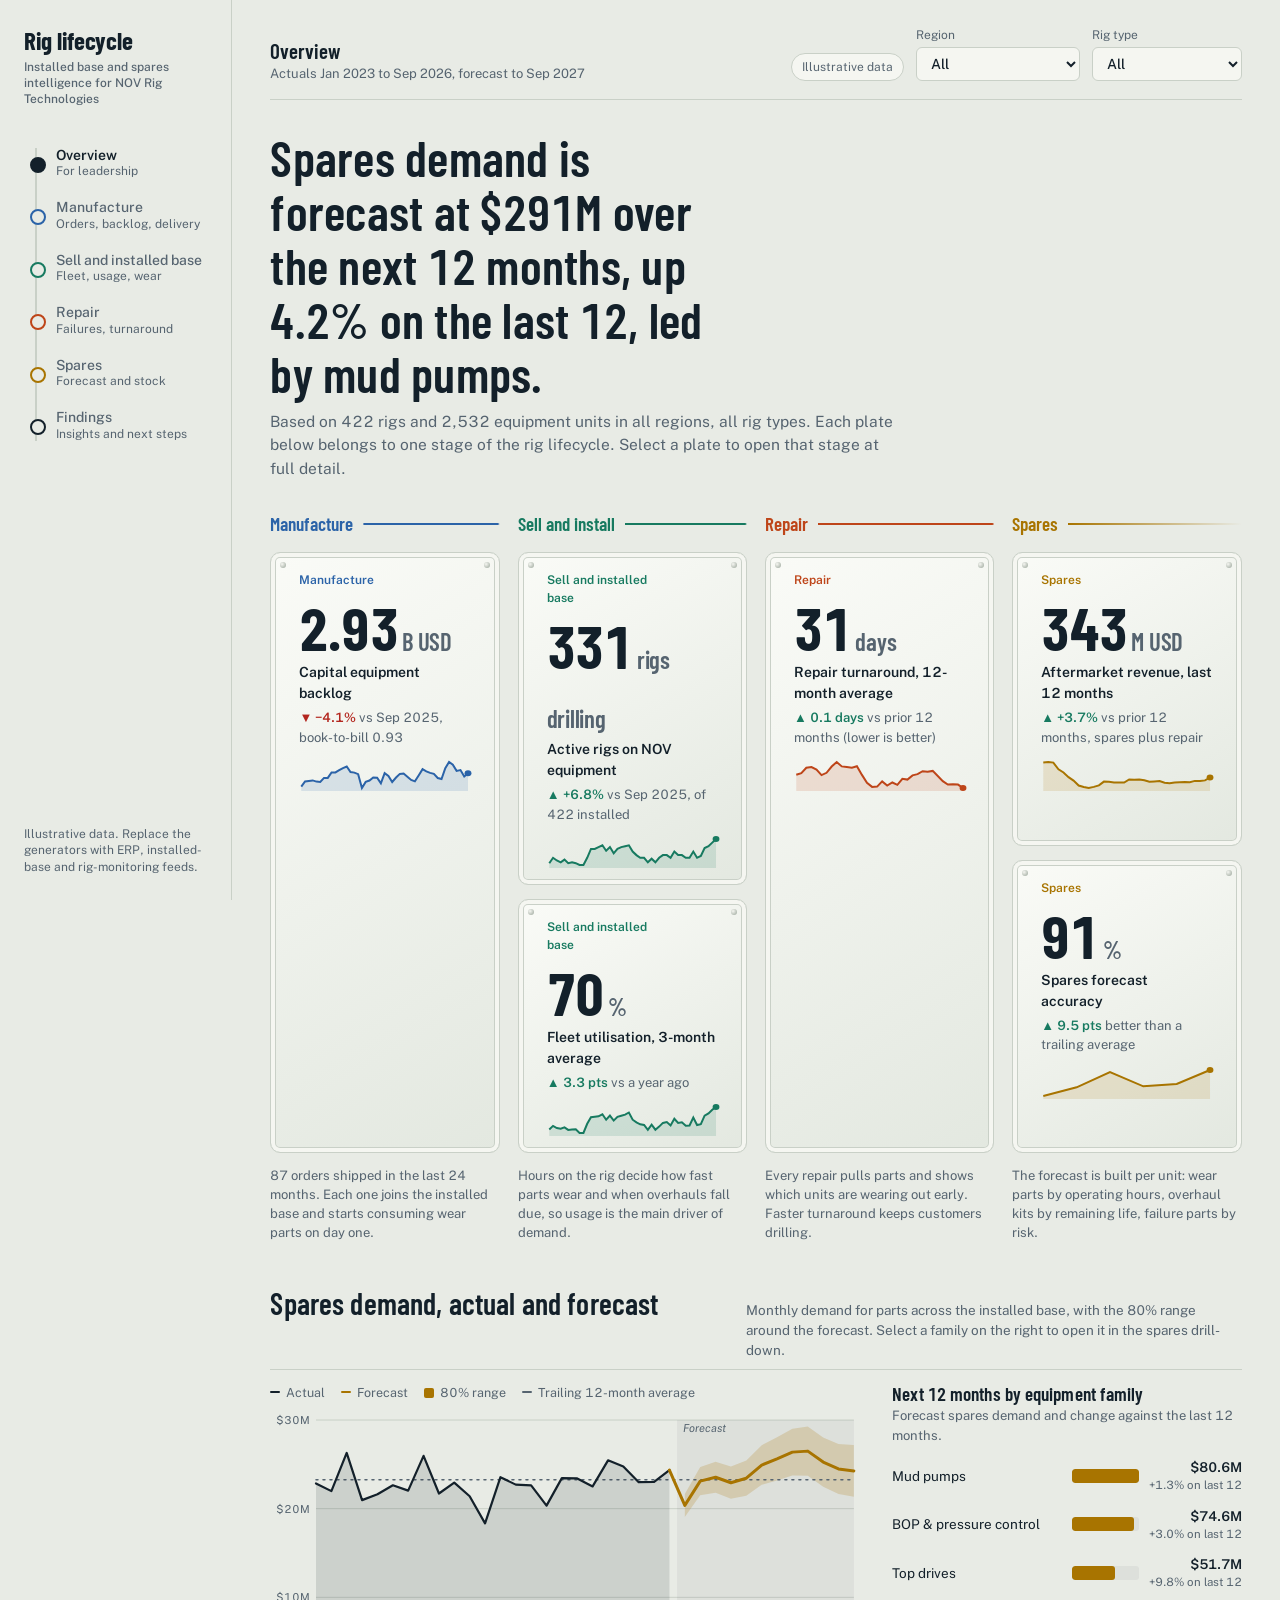
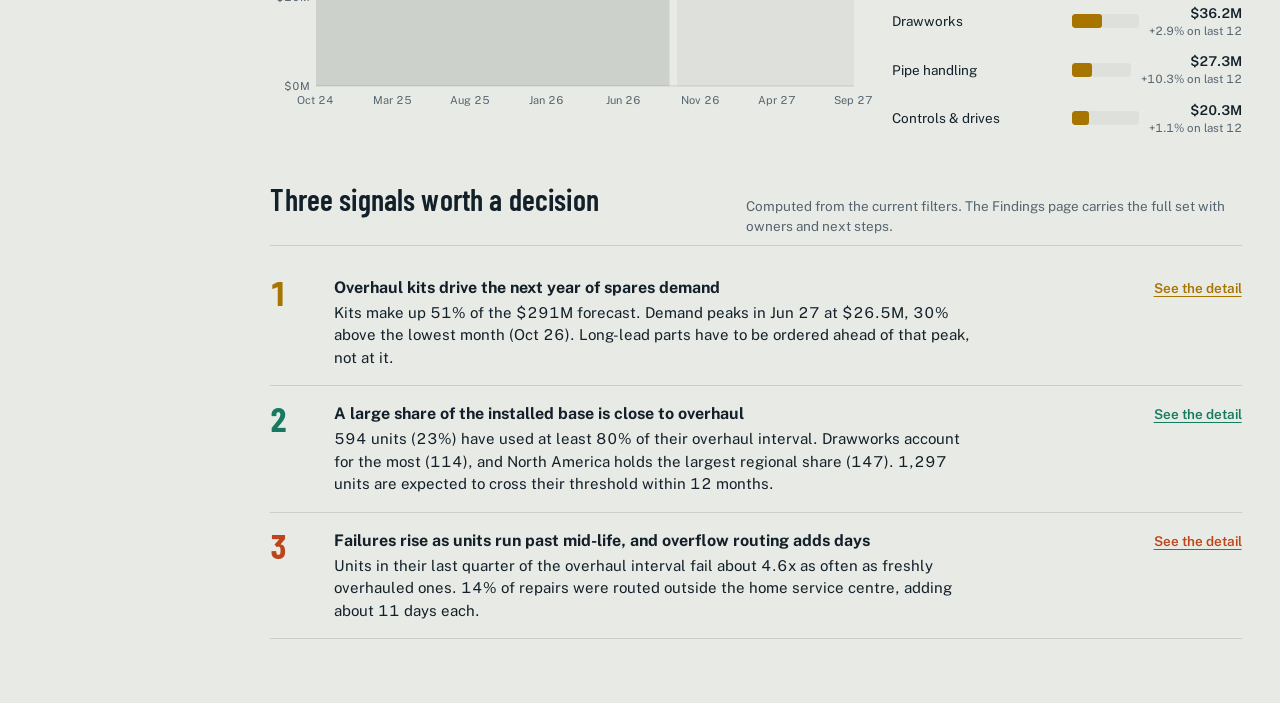
==== index.html @ 8aabd7b6 "Add files via upload" ====
<!DOCTYPE html>
<html lang="en">
<head>
<meta charset="utf-8">
<meta name="viewport" content="width=device-width, initial-scale=1, viewport-fit=cover">
<title>Rig lifecycle and spares intelligence</title>
<link rel="preconnect" href="https://fonts.googleapis.com">
<link rel="preconnect" href="https://fonts.gstatic.com" crossorigin>
<link href="https://fonts.googleapis.com/css2?family=Barlow+Condensed:wght@500;600;700&family=Public+Sans:wght@400;500;600&display=swap" rel="stylesheet">
<style>
:root{
  --paper:#E8EBE5;--panel:#F5F6F1;--ink:#13202A;--mute:#566470;--line:#C9D0C7;--hover:rgba(19,32,42,.08);--shade:rgba(19,32,42,.05);
  --man:#2B63A8;--ins:#177A60;--rep:#BE4519;--spa:#A87400;
  --s1:#2B63A8;--s2:#7BA3D1;--s3:#A7B3BE;--s4:#13202A;
  --good:#177A60;--bad:#B3261E;--warn:#A87400;
  --plate-a:#FAFBF7;--plate-b:#E3E8E0;--rivet:#98A398;
  --fd:'Barlow Condensed','Arial Narrow',Impact,sans-serif;--fb:'Public Sans','Segoe UI',Helvetica,Arial,sans-serif;
}
@media (prefers-color-scheme:dark){:root:not([data-theme="light"]){
  --paper:#0D151B;--panel:#15212A;--ink:#E7ECEF;--mute:#93A2AD;--line:#2A3945;--hover:rgba(231,236,239,.1);--shade:rgba(231,236,239,.05);
  --man:#6FA8EE;--ins:#4EC4A0;--rep:#F28D5F;--spa:#EBBB4B;--s1:#6FA8EE;--s2:#3E6BA0;--s3:#5F6F7B;--s4:#E7ECEF;
  --good:#4EC4A0;--bad:#FF8A80;--warn:#EBBB4B;--plate-a:#1B2A34;--plate-b:#111C24;--rivet:#3C4E5B;}}
:root[data-theme="dark"]{
  --paper:#0D151B;--panel:#15212A;--ink:#E7ECEF;--mute:#93A2AD;--line:#2A3945;--hover:rgba(231,236,239,.1);--shade:rgba(231,236,239,.05);
  --man:#6FA8EE;--ins:#4EC4A0;--rep:#F28D5F;--spa:#EBBB4B;--s1:#6FA8EE;--s2:#3E6BA0;--s3:#5F6F7B;--s4:#E7ECEF;
  --good:#4EC4A0;--bad:#FF8A80;--warn:#EBBB4B;--plate-a:#1B2A34;--plate-b:#111C24;--rivet:#3C4E5B;}
*{box-sizing:border-box}
html{height:100%;scroll-padding-top:env(safe-area-inset-top,0px)}
body{margin:0;min-height:100%;background:var(--paper);color:var(--ink);font:400 15px/1.5 var(--fb);font-variant-numeric:tabular-nums;
  padding-top:env(safe-area-inset-top,0px);padding-bottom:env(safe-area-inset-bottom,0px);-webkit-text-size-adjust:100%}
button{font:inherit;color:inherit;cursor:pointer}
:focus-visible{outline:2px solid var(--ink);outline-offset:2px}
h1,h2,h3{font-family:var(--fd);font-weight:600;margin:0;letter-spacing:.005em;line-height:1.08}
h1{font-size:clamp(30px,4.2vw,50px)}
h2{font-size:clamp(22px,2.4vw,30px)}
h3{font-size:19px}
p{margin:0}
.mute{color:var(--mute)}

.app{display:grid;grid-template-columns:232px minmax(0,1fr);min-height:100vh}
/* rail */
.rail{position:sticky;top:0;align-self:start;height:100vh;padding:28px 18px 24px 24px;border-right:1px solid var(--line);display:flex;flex-direction:column;gap:6px;background:var(--paper)}
.brand{font-family:var(--fd);font-weight:700;font-size:25px;line-height:1;margin-bottom:2px}
.brand small{display:block;font:500 12px/1.35 var(--fb);color:var(--mute);margin-top:6px}
.track{position:relative;margin:22px 0 0 6px;padding-left:20px;display:flex;flex-direction:column;gap:2px}
.track::before{content:"";position:absolute;left:5px;top:10px;bottom:10px;width:2px;background:var(--line)}
.nv{position:relative;text-align:left;background:none;border:0;padding:9px 8px 9px 6px;border-radius:6px;color:var(--mute);font-weight:500;font-size:14px;line-height:1.25}
.nv::before{content:"";position:absolute;left:-20px;top:50%;width:12px;height:12px;margin-top:-6px;border-radius:50%;background:var(--paper);border:2px solid var(--c,var(--mute))}
.nv:hover{background:var(--hover);color:var(--ink)}
.nv[aria-current="page"]{color:var(--ink);font-weight:600}
.nv[aria-current="page"]::before{background:var(--c,var(--ink))}
.nv small{display:block;font-weight:400;font-size:12px;color:var(--mute)}
.railfoot{margin-top:auto;font-size:12px;color:var(--mute);line-height:1.4}
/* top */
.wrap{min-width:0;padding:0 clamp(16px,3vw,40px) 64px}
.top{display:flex;flex-wrap:wrap;gap:14px 24px;align-items:flex-end;justify-content:space-between;padding:26px 0 18px;border-bottom:1px solid var(--line)}
.top .ttl{font-family:var(--fd);font-weight:600;font-size:21px}
.top .ttl small{display:block;font:400 13px var(--fb);color:var(--mute)}
.flt{display:flex;flex-wrap:wrap;gap:12px;align-items:flex-end}
.flt label{display:flex;flex-direction:column;font-size:12px;color:var(--mute);gap:3px}
select{font:500 14px var(--fb);color:var(--ink);background:var(--panel);border:1px solid var(--line);border-radius:6px;padding:7px 28px 7px 10px;min-width:150px}
.badge{font-size:12px;border:1px solid var(--line);border-radius:99px;padding:4px 10px;color:var(--mute);background:var(--panel)}
main{padding-top:30px}
.sub{color:var(--mute);max-width:70ch;margin-top:10px}
section{margin-top:44px}
section:first-child{margin-top:0}
.sh{display:flex;flex-wrap:wrap;align-items:baseline;justify-content:space-between;gap:6px 16px;margin-bottom:14px;padding-bottom:8px;border-bottom:1px solid var(--line)}
.sh p{color:var(--mute);font-size:13.5px;max-width:62ch}
.grid2{display:grid;grid-template-columns:repeat(2,minmax(0,1fr));gap:28px}
.grid3{display:grid;grid-template-columns:repeat(3,minmax(0,1fr));gap:28px}
.pc h3{margin-bottom:2px}.pc .cap{font-size:13px;color:var(--mute);margin-bottom:10px;max-width:60ch}
svg{display:block;max-width:100%;overflow:visible}
svg text{font-family:var(--fb)}
.gl{stroke:var(--line);stroke-width:1}
.ax{fill:var(--mute);font-size:11px}
.fcz{fill:var(--shade)}.fct{font-style:italic}
.hit{fill:transparent}.hit:hover{fill:var(--hover)}
.dot{display:inline-block;width:8px;height:8px;border-radius:50%;margin-right:6px}
.tip{position:fixed;z-index:20;pointer-events:none;background:var(--ink);color:var(--paper);font-size:12.5px;line-height:1.45;padding:8px 10px;border-radius:6px;max-width:260px;opacity:0;transition:opacity .08s;box-shadow:0 4px 18px rgba(0,0,0,.25)}
.tip.on{opacity:1}
.leg{display:flex;flex-wrap:wrap;gap:6px 16px;font-size:12.5px;color:var(--mute);margin:0 0 8px}
.leg span::before{content:"";display:inline-block;width:10px;height:10px;border-radius:2px;margin-right:6px;background:var(--c);vertical-align:-1px}
.leg .ln::before{height:2px;margin-bottom:3px;vertical-align:middle}
/* overview hero */
.hero h1{max-width:20ch}
.hero .sub{font-size:15.5px}
.chain{display:grid;grid-template-columns:repeat(4,minmax(0,1fr));gap:18px;margin-top:30px}
.stage{display:flex;flex-direction:column;gap:14px;min-width:0}
.sg{font-family:var(--fd);font-weight:600;font-size:19px;display:flex;align-items:center;gap:10px;color:var(--c)}
.sg::after{content:"";flex:1;height:2px;background:linear-gradient(90deg,var(--c),transparent)}
.stage:not(:last-child) .sg::after{background:var(--c);clip-path:polygon(0 0,calc(100% - 9px) 0,calc(100% - 9px) -4px,100% 50%,calc(100% - 9px) 6px,calc(100% - 9px) 2px,0 2px)}
.snote{font-size:13px;color:var(--mute);line-height:1.45}
.plates{display:flex;flex-direction:column;gap:14px;flex:1}
/* KPI plate */
.plate{position:relative;flex:1;display:flex;flex-direction:column;gap:2px;padding:16px 18px 14px;border-radius:10px;cursor:pointer;color:var(--ink);
  background:linear-gradient(150deg,var(--plate-a),var(--plate-b));border:1px solid var(--line);
  box-shadow:inset 0 0 0 4px var(--panel),inset 0 0 0 5px var(--line);transition:transform .15s,border-color .15s}
.plate::before,.plate::after{content:"";position:absolute;width:6px;height:6px;border-radius:50%;background:radial-gradient(circle at 35% 35%,var(--panel),var(--rivet));top:9px}
.plate::before{left:9px}.plate::after{right:9px}
.plate:hover{transform:translateY(-2px);border-color:var(--c)}
.plate:focus-visible{outline-color:var(--c)}
.pl-top{display:flex;justify-content:space-between;align-items:center;font-size:12px;margin:2px 10px 0 10px;color:var(--c);font-weight:600}
.pl-go{opacity:.0;transition:opacity .15s;font-weight:500;color:var(--mute)}.plate:hover .pl-go,.plate:focus-visible .pl-go{opacity:1}
.pl-val{font-family:var(--fd);font-weight:700;font-size:clamp(44px,4.6vw,60px);line-height:1;margin:8px 10px 0;letter-spacing:-.005em}
.pl-val small{font-size:.42em;font-weight:600;margin-left:4px;color:var(--mute)}
.pl-name{margin:2px 10px 0;font-weight:600;font-size:14px}
.pl-d{margin:2px 10px 0;font-size:13px;color:var(--mute)}
.pl-d b{font-weight:600}.up b{color:var(--good)}.dn b{color:var(--bad)}
.pl-sp{margin:8px 10px 0;height:36px}
.legend-dir{display:inline-block;margin-left:4px;font-size:11px;color:var(--mute)}
/* tables */
.tools{display:flex;flex-wrap:wrap;gap:10px;align-items:center;margin-bottom:10px}
input[type=search]{font:400 14px var(--fb);color:var(--ink);background:var(--panel);border:1px solid var(--line);border-radius:6px;padding:7px 10px;min-width:210px}
.seg{display:inline-flex;border:1px solid var(--line);border-radius:7px;overflow:hidden;background:var(--panel)}
.seg button{border:0;background:none;padding:7px 12px;font-size:13.5px;color:var(--mute)}
.seg button[aria-pressed="true"]{background:var(--ink);color:var(--paper)}
.chips{display:flex;flex-wrap:wrap;gap:8px}
.chip{border:1px solid var(--line);background:var(--panel);border-radius:99px;padding:6px 13px;font-size:13.5px;color:var(--mute)}
.chip[aria-pressed="true"]{background:var(--c,var(--ink));border-color:var(--c,var(--ink));color:var(--paper);font-weight:600}
.tw{overflow-x:auto;border-top:1px solid var(--line)}
.tbl{width:100%;border-collapse:collapse;font-size:13.5px;min-width:640px}
.tbl th{font-weight:600;font-size:12.5px;color:var(--mute);text-align:left;padding:9px 10px;border-bottom:1px solid var(--line);cursor:pointer;white-space:nowrap;position:sticky;top:0;background:var(--paper)}
.tbl td{padding:9px 10px;border-bottom:1px solid var(--line);vertical-align:middle}
.tbl .r{text-align:right}.tbl th.r{text-align:right}
.tbl tbody tr[data-act]{cursor:pointer}.tbl tbody tr[data-act]:hover td{background:var(--hover)}
.tbl tr.sel td{background:var(--shade)}
.tbl .xr td{background:var(--shade);padding:16px 14px 18px}
.tbl small{display:block;color:var(--mute);font-size:12px}
.more{margin-top:10px;background:none;border:1px solid var(--line);border-radius:6px;padding:7px 14px;color:var(--mute)}
.st{display:inline-block;border-radius:99px;padding:2px 9px;font-size:12px;font-weight:600;border:1px solid currentColor}
.st.ok{color:var(--good)}.st.soon{color:var(--warn)}.st.now{color:var(--bad)}.st.excess{color:var(--mute)}.st.idle{color:var(--mute)}
/* bars */
.bars{display:flex;flex-direction:column;gap:7px}
.br{display:grid;grid-template-columns:minmax(110px,170px) minmax(0,1fr) auto;gap:10px;align-items:center;font-size:13.5px;padding:2px 0;border-radius:4px}
.br[data-act]{cursor:pointer}.br[data-act]:hover{background:var(--hover)}
.bl small{display:block;color:var(--mute);font-size:11.5px;line-height:1.2}
.bt{height:14px;background:var(--shade);border-radius:3px;overflow:hidden}.bt i{display:block;height:100%;border-radius:3px}
.bv{font-weight:600;min-width:62px;text-align:right}.bv small{display:block;font-weight:400;color:var(--mute);font-size:11.5px}
.pair .bt{height:9px;margin-bottom:3px}
/* heat */
.heat{display:grid;gap:3px;font-size:12.5px}
.heat div{padding:9px 6px;text-align:center;border-radius:3px}
.heat .hh{color:var(--mute);font-weight:600;background:none;padding:4px}
.heat .hl{text-align:left;color:var(--ink);font-weight:500;background:none}
/* callouts, stat strips */
.stats{display:grid;grid-template-columns:repeat(auto-fit,minmax(150px,1fr));gap:0;border-top:2px solid var(--c,var(--ink));border-bottom:1px solid var(--line)}
.stat{padding:12px 16px 12px 0;margin-right:16px}
.stat b{display:block;font-family:var(--fd);font-size:34px;font-weight:700;line-height:1.05}
.stat span{font-size:12.5px;color:var(--mute)}
.call{border-left:3px solid var(--c,var(--ink));padding:4px 0 4px 14px;color:var(--mute);font-size:14px;max-width:74ch}
.ph{display:flex;flex-wrap:wrap;gap:10px 20px;align-items:flex-end;justify-content:space-between}
.ph .idx{font-size:13px;font-weight:600;color:var(--c)}
.ph h1{font-size:clamp(30px,3.6vw,44px);margin-top:2px}
.bar-c{height:6px;background:var(--c);width:64px;border-radius:3px;margin-bottom:12px}
.gantt{display:flex;height:22px;border-radius:4px;overflow:hidden;margin:8px 0 4px;font-size:11.5px}
.gantt div{display:flex;align-items:center;justify-content:center;color:#fff;white-space:nowrap;overflow:hidden}
.kv{display:grid;grid-template-columns:repeat(auto-fit,minmax(150px,1fr));gap:10px 20px;font-size:13px}
.kv b{display:block;font-size:15px}.kv span{color:var(--mute)}
/* sliders */
.scen{display:grid;grid-template-columns:repeat(auto-fit,minmax(220px,1fr));gap:18px 30px;margin:14px 0 6px}
.scen label{font-size:13.5px;font-weight:600;display:block}
.scen output{font-weight:600;color:var(--c)}
.scen small{display:block;color:var(--mute);font-weight:400;font-size:12px}
input[type=range]{width:100%;accent-color:var(--c,var(--spa))}
.btn{border:1px solid var(--line);background:var(--panel);border-radius:6px;padding:7px 13px;font-size:13.5px;color:var(--ink)}
.btn:hover{border-color:var(--ink)}
/* findings */
.find{display:grid;gap:0}
.fi{display:grid;grid-template-columns:48px minmax(0,1fr) auto;gap:6px 16px;padding:16px 0;border-bottom:1px solid var(--line);align-items:start}
.fi .n{font-family:var(--fd);font-size:34px;font-weight:700;color:var(--c);line-height:1}
.fi p{max-width:72ch}.fi b.h{display:block;font-size:16px;margin-bottom:2px}
.lnk{background:none;border:0;color:var(--c,var(--ink));font-weight:600;padding:2px 0;text-decoration:underline;text-underline-offset:3px;font-size:13.5px}
.rec{display:grid;grid-template-columns:34px minmax(0,1fr);gap:4px 14px;padding:16px 0;border-bottom:1px solid var(--line)}
.rec .n{font-family:var(--fd);font-size:28px;font-weight:700;color:var(--c);line-height:1}
.rec .m{display:flex;flex-wrap:wrap;gap:6px 18px;font-size:13px;color:var(--mute);margin-top:6px}
.rec .m b{color:var(--ink);font-weight:600}
.phase{border-top:3px solid var(--c);padding-top:10px}
.phase h3{margin-bottom:6px}.phase ul{margin:0;padding-left:18px;font-size:14px}.phase li{margin:5px 0}
.watch{display:grid;grid-template-columns:repeat(auto-fit,minmax(190px,1fr));gap:0 24px}
.watch div{padding:10px 0;border-bottom:1px solid var(--line);font-size:13.5px}.watch b{font-family:var(--fd);font-size:24px;display:block;line-height:1.1}
.close p{max-width:74ch;margin-top:10px}
.close p:first-child{margin-top:0}
.foot{margin-top:56px;padding-top:14px;border-top:1px solid var(--line);font-size:12.5px;color:var(--mute);max-width:90ch}
/* responsive */
.split{display:grid;grid-template-columns:minmax(0,1.7fr) minmax(0,1fr);gap:28px}
@media (max-width:900px){.split{grid-template-columns:1fr}}
@media (max-width:1180px){.chain{grid-template-columns:repeat(2,minmax(0,1fr))}.stage:not(:last-child) .sg::after{clip-path:none;background:linear-gradient(90deg,var(--c),transparent)}.grid3{grid-template-columns:1fr}}
@media (max-width:900px){
  .app{grid-template-columns:1fr}
  .rail{position:sticky;z-index:10;top:0;height:auto;flex-direction:row;align-items:center;padding:10px 14px;border-right:0;border-bottom:1px solid var(--line);overflow-x:auto;gap:12px}
  .brand{white-space:nowrap;font-size:20px}.brand small,.railfoot,.nv small{display:none}
  .track{flex-direction:row;margin:0;padding:0;gap:4px}.track::before{display:none}
  .nv{white-space:nowrap;padding:7px 10px}.nv::before{display:none}.nv[aria-current="page"]{background:var(--c,var(--ink));color:var(--paper)}
  .grid2{grid-template-columns:1fr}.fi{grid-template-columns:36px 1fr}.fi .lnk{grid-column:2}
  .br{grid-template-columns:100px minmax(0,1fr) auto}
}
@media (max-width:620px){.chain{grid-template-columns:1fr}.top{padding-top:16px}.flt select{min-width:130px}}
@media (prefers-reduced-motion:reduce){*{transition:none!important}}
</style>
</head>
<body>
<div class="app">
  <aside class="rail" id="rail" aria-label="Lifecycle navigation"></aside>
  <div class="wrap">
    <header class="top" id="top"></header>
    <main id="main" tabindex="-1"></main>
  </div>
</div>
<div id="tip" class="tip" role="tooltip"></div>
<script>
/* ============ DATA + MODEL (synthetic, seeded) ============ */
const MN=['Jan','Feb','Mar','Apr','May','Jun','Jul','Aug','Sep','Oct','Nov','Dec'];
const mLab=m=>MN[((m%12)+12)%12]+' '+String((2023+Math.floor(m/12))%100).padStart(2,'0');
const NM=45, HZ=12, NOW=NM-1;           // Jan 2023 .. Sep 2026 actuals, 12-month forecast
const REGIONS=['North America','Middle East','Latin America','Asia Pacific','Europe & Africa'];
const RTYPES=['Land','Jack-up','Floater'];
const PF={'North America':1,'Middle East':1.06,'Latin America':1.08,'Asia Pacific':1.04,'Europe & Africa':1.10};
const CENTER={'North America':'Houston','Middle East':'Dubai','Latin America':'Macaé','Asia Pacific':'Singapore','Europe & Africa':'Aberdeen'};
const CENTERS=['Houston','Dubai','Macaé','Singapore','Aberdeen'];

function mulberry32(a){return function(){a|=0;a=a+0x6D2B79F5|0;let t=Math.imul(a^a>>>15,1|a);t=t+Math.imul(t^t>>>7,61|t)^t;return((t^t>>>14)>>>0)/4294967296}}
const R=mulberry32(20261012);
const rnd=(a=0,b=1)=>a+(b-a)*R();
const pick=a=>a[Math.floor(R()*a.length)];
const gauss=()=>{let u=0,v=0;while(!u)u=R();while(!v)v=R();return Math.sqrt(-2*Math.log(u))*Math.cos(2*Math.PI*v)};
const poisson=l=>{if(l>30)return Math.max(0,Math.round(l+Math.sqrt(l)*gauss()));const L=Math.exp(-l);let k=0,p=1;do{k++;p*=R()}while(p>L);return k-1};
const hazard=x=>0.6+1.6*Math.pow(Math.min(x,1.2),2);

/* Equipment families: overhaul interval (operating hrs), consumable $/op-hr, overhaul kit $, failures per 1,000 hrs,
   unplanned repair $, repair turnaround (days), duty (share of rig hours the unit runs) */
const FAMS=[
 {id:'TD',name:'Top drives',ovh:9500,spHr:14,kit:125e3,lam:.040,rep:42e3,tat:24,duty:.70,models:['TDX-1250','HPS-1000','TDS-11'],
  modes:['Main shaft bearing wear','Gearbox damage','Pipe handler fault','Drive motor fault','Hydraulic leak'],
  parts:[['TD-1101','Washpipe packing kit',.28,1800,8],['TD-1102','Main shaft bearing set',.22,24500,26],['TD-1103','Gearbox seal kit',.18,3200,10],['TD-1104','IBOP valve actuator',.14,9800,14],['TD-1105','Link-tilt cylinder',.10,6400,12],['TD-1106','Cooling blower motor',.08,2900,9]]},
 {id:'MP',name:'Mud pumps',ovh:6500,spHr:22,kit:90e3,lam:.080,rep:28e3,tat:14,duty:.85,models:['14-P-220','12-P-160','Hex pump'],
  modes:['Fluid-end cracking','Valve & seat washout','Liner / piston wear','Pulsation dampener fault','Gear-end bearing'],
  parts:[['MP-2201','Valve & seat set',.30,950,5],['MP-2202','Liner & piston kit',.26,3100,6],['MP-2203','Fluid end module',.16,38000,30],['MP-2204','Packing set',.14,720,4],['MP-2205','Pulsation dampener bladder',.08,1300,8],['MP-2206','Gear-end bearing',.06,5200,18]]},
 {id:'DW',name:'Drawworks',ovh:14000,spHr:9,kit:170e3,lam:.020,rep:65e3,tat:35,duty:.60,models:['2,000 hp class','3,000 hp class'],
  modes:['Brake band wear','Drum clutch fault','Drive shaft bearing','Lube system failure'],
  parts:[['DW-3301','Brake band set',.30,14800,16],['DW-3302','Drum clutch kit',.24,11200,18],['DW-3303','Drive shaft bearing',.18,18900,28],['DW-3304','Gear lube pump',.14,4600,12],['DW-3305','Brake cooling pump',.08,5800,12],['DW-3306','Encoder assembly',.06,2100,8]]},
 {id:'BOP',name:'BOP & pressure control',ovh:8000,spHr:11,kit:250e3,lam:.015,rep:120e3,tat:45,duty:.80,models:['Subsea stack 18¾″ 15K','Surface stack 13⅝″ 10K','Surface stack 11″ 5K'],
  modes:['Annular element wear','Ram seal leak','Choke & kill valve fault','Pod regulator drift'],
  parts:[['BP-4401','Annular packing element',.28,22500,24],['BP-4402','Ram rubber set',.26,6900,14],['BP-4403','Bonnet seal kit',.18,3400,10],['BP-4404','Choke & kill valve',.12,31000,32],['BP-4405','Pod regulator',.10,12800,22],['BP-4406','Accumulator bladder',.06,2700,9]]},
 {id:'PH',name:'Pipe handling',ovh:8500,spHr:8,kit:62e3,lam:.050,rep:30e3,tat:18,duty:.65,models:['Iron roughneck','Pipe racker','Catwalk'],
  modes:['Gripper wear','Hydraulic cylinder leak','Rotary head bearing','Sensor fault'],
  parts:[['PH-5501','Gripper jaw set',.30,2300,6],['PH-5502','Torque wrench die set',.22,1700,5],['PH-5503','Hydraulic cylinder kit',.20,4100,10],['PH-5504','Rotary head bearing',.12,8800,16],['PH-5505','Hose & fitting kit',.10,950,4],['PH-5506','Sensor package',.06,3600,9]]},
 {id:'CT',name:'Controls & drives',ovh:11000,spHr:4,kit:45e3,lam:.040,rep:22e3,tat:10,duty:.95,models:['NOVOS control system','AC drive (VFD)'],
  modes:['Drive module failure','PLC / I/O fault','Network fault','Cooling fault'],
  parts:[['CT-6601','Drive IGBT module',.30,7800,12],['CT-6602','PLC I/O card',.24,2400,8],['CT-6603','Operator HMI panel',.18,5900,14],['CT-6604','Cooling fan kit',.14,780,4],['CT-6605','Encoder cable set',.08,640,3],['CT-6606','Network switch',.06,1900,6]]}
];
const FAM={};FAMS.forEach(f=>{FAM[f.id]=f;f.kitPart=[f.id+'-K',f.name.replace('& pressure control','')+' major overhaul kit',null,f.kit,Math.round(10+f.kit/25000)]});

/* ---- customers & rigs ---- */
const CUSTS=[];
const fleet=[58,52,46,40,36,32,30,26,24,20,18,16,14,10];
const kinds=['Offshore','Land','Mixed','Offshore','Land','Offshore','Mixed','Land','Offshore','Mixed','Land','Offshore','Land','Mixed'];
const homes=['Middle East','North America','Latin America','Europe & Africa','North America','Asia Pacific','Middle East','North America','Latin America','Asia Pacific','Middle East','Europe & Africa','Latin America','Asia Pacific'];
fleet.forEach((n,i)=>CUSTS.push({id:'C'+(i+1),name:'Contractor '+String.fromCharCode(65+i),kind:kinds[i],home:homes[i],n}));
const CUST={};CUSTS.forEach(c=>CUST[c.id]=c);

const bump=(m,c,w)=>Math.exp(-Math.pow((m-c)/w,2));
const MKT={Land:m=>.80-.06*bump(m,30,7)+.025*Math.sin(m/12*2*Math.PI),
 'Jack-up':m=>.70+.17*Math.pow(Math.max(m,0)/44,.8)-.03*bump(m,26,5),
 Floater:m=>.58+.25*Math.pow(Math.max(m,0)/44,.7)-.04*bump(m,27,5)};

const RIGS=[];let rn=1;
CUSTS.forEach(c=>{for(let i=0;i<c.n;i++){
  const type=c.kind==='Land'?'Land':c.kind==='Offshore'?(R()<.55?'Floater':'Jack-up'):(R()<.5?'Land':(R()<.5?'Jack-up':'Floater'));
  const region=R()<.75?c.home:pick(REGIONS);
  const comm=type==='Land'?Math.round(rnd(2008,2022)):type==='Jack-up'?Math.round(rnd(2000,2019)):Math.round(rnd(2004,2017));
  RIGS.push({id:'RIG-'+String(rn++).padStart(3,'0'),cust:c.id,type,region,comm,hrs:new Float32Array(NM),act:new Uint8Array(NM),units:[]});
}});
RIGS.forEach(r=>{let a=R()<MKT[r.type](0);
  for(let m=0;m<NM;m++){if(R()>.88)a=R()<MKT[r.type](m);r.act[m]=a?1:0;r.hrs[m]=a?730*rnd(.82,.97):0;}});

/* ---- units + monthly simulation ---- */
const UNITS=[],WOS=[];let un=1;
RIGS.forEach(r=>{FAMS.forEach(f=>{
  const tm=f.id==='BOP'?({Land:.35,'Jack-up':.8,Floater:1.6})[r.type]:(r.type==='Floater'?1.15:r.type==='Land'?.9:1);
  const u={id:f.id+'-'+String(un++).padStart(5,'0'),rig:r.id,fam:f.id,model:pick(f.models),comm:Math.min(2024,r.comm+Math.round(rnd(0,4))),
    tm,pf:PF[r.region],cust:r.cust,region:r.region,type:r.type,
    hrs:new Float32Array(NM),spC:new Float32Array(NM),spK:new Float32Array(NM),spF:new Float32Array(NM),rep:new Float32Array(NM),
    fail:new Uint8Array(NM),ovh:new Uint8Array(NM),hs:new Float32Array(NM),hs0:0};
  const cohort=r.comm>=2009&&r.comm<=2016&&R()<.9;
  const rem=rnd(1,12)*f.duty*420;
  let hs=u.hs0=(cohort?Math.max(.03,1-rem/f.ovh):rnd(.02,.97))*f.ovh, thr=f.ovh*rnd(.95,1.08);
  for(let m=0;m<NM;m++){
    const h=r.hrs[m]*f.duty*rnd(.9,1.05); u.hrs[m]=h;
    u.spC[m]=h*f.spHr*tm*u.pf*rnd(.8,1.2);
    const x0=hs/f.ovh; hs+=h;
    const nf=poisson(f.lam*h/1000*hazard(x0)); u.fail[m]=nf;
    for(let k=0;k<nf;k++){
      const cost=f.rep*tm*u.pf*Math.exp(.35*gauss());
      u.spF[m]+=cost*.35;u.rep[m]+=cost*.65;
      WOS.push(mkWO(u,f,m,false,FAMS_mode(f),cost));
    }
    if(hs>=thr){
      const kit=f.kit*tm*u.pf*rnd(.9,1.1), lab=f.kit*.35*tm*u.pf*rnd(.85,1.15);
      u.spK[m]=kit;u.rep[m]+=lab;u.ovh[m]=1;
      WOS.push(mkWO(u,f,m,true,'Planned major overhaul',kit+lab,kit,lab));
      hs=rnd(0,300);thr=f.ovh*rnd(.95,1.08);
    }
    u.hs[m]=hs;
  }
  UNITS.push(u);r.units.push(u);
});});
function FAMS_mode(f){const w=[.38,.26,.18,.12,.06].slice(0,f.modes.length);const s=w.reduce((a,b)=>a+b,0);let x=R()*s;for(let i=0;i<w.length;i++){x-=w[i];if(x<=0)return f.modes[i];}return f.modes[0];}
function mkWO(u,f,m,planned,mode,cost,parts,labour){
  const home=CENTER[u.region], center=R()<.82?home:'Houston', overflow=center!==home;
  let tat=(planned?f.tat*1.5:f.tat*.75)*(1.15-.2*m/44)*Math.exp(.3*gauss());
  if(overflow)tat=tat*1.15+7;
  return {unit:u.id,rig:u.rig,fam:f.id,cust:u.cust,region:u.region,type:u.type,m,planned,mode,tat:Math.round(tat),cost,
    parts:parts!=null?parts:cost*.35,labour:labour!=null?labour:cost*.65,center,overflow,model:u.model};
}
WOS.sort((a,b)=>a.m-b.m);WOS.forEach((w,i)=>w.id='WO-'+String(10001+i));

/* ---- capital orders (manufacturing) ---- */
const PRODS=[
 {id:'PKG-OFF',name:'Offshore drilling package',grp:'Rig packages',lead:26,val:[70,230]},
 {id:'PKG-LND',name:'Land rig package',grp:'Rig packages',lead:14,val:[18,45]},
 {id:'TD',name:'Top drive',grp:'Top drives & drawworks',lead:11,val:[6,14]},
 {id:'DW',name:'Drawworks',grp:'Top drives & drawworks',lead:14,val:[8,20]},
 {id:'MP',name:'Mud pump',grp:'Mud pumps & BOP',lead:9,val:[3,10]},
 {id:'BOP',name:'BOP stack',grp:'Mud pumps & BOP',lead:18,val:[15,60]},
 {id:'PH',name:'Pipe handling system',grp:'Handling & controls',lead:10,val:[4,12]},
 {id:'CT',name:'Controls & drives',grp:'Handling & controls',lead:10,val:[3,9]}];
const PROD={};PRODS.forEach(p=>PROD[p.id]=p);
const GRPS=['Rig packages','Top drives & drawworks','Mud pumps & BOP','Handling & controls'];
const PLANTS=['Houston','Kristiansand','Singapore','Dubai'];
const ORDERS=[];
for(let i=0;i<210;i++){
  const p=R()<.16?PRODS[0]:R()<.12?PRODS[1]:pick(PRODS.slice(2));
  const cs=[];CUSTS.forEach(c=>{for(let k=0;k<Math.ceil(c.n/10);k++)cs.push(c)});const c=pick(cs);
  const type=p.id==='PKG-OFF'?(R()<.5?'Floater':'Jack-up'):p.id==='PKG-LND'?'Land':(c.kind==='Land'?'Land':c.kind==='Offshore'?pick(['Floater','Jack-up']):pick(RTYPES));
  const om=Math.floor(-20+65*Math.pow(R(),.9));
  const lead=Math.round(p.lead*rnd(.85,1.15));
  const sched=om+lead;
  const slip=Math.max(-1,Math.round(2.4-1.7*Math.max(om,0)/44+gauss()*1.1));
  const plant=(type==='Land'&&R()<.6)?'Houston':(p.id==='PKG-OFF'?pick(['Kristiansand','Singapore','Houston']):pick(PLANTS));
  ORDERS.push({id:'PO-'+String(4000+i),cust:c.id,prod:p.id,grp:p.grp,type,region:R()<.8?c.home:pick(REGIONS),plant,
    val:rnd(p.val[0],p.val[1])*1e6,om,sched,act:sched+slip,slip});
}
ORDERS.sort((a,b)=>a.om-b.om);
ORDERS.forEach(o=>{o.delivered=o.act<=NOW;
  const pr=(NOW-o.om)/Math.max(1,(o.act-o.om));
  o.stage=o.delivered?'Delivered':pr<.2?'Engineering':pr<.7?'Fabrication':pr<.85?'Factory test':'Shipping & commissioning';
  o.pr=Math.max(0,Math.min(1,pr));});

/* ---- scope / aggregation ---- */
const S={page:'overview',region:'All',rtype:'All',fam:'All',scen:{util:0,defer:0,price:0},sort:{},q:{},open:{},oFilter:'Open'};
const inScope=o=>(S.region==='All'||o.region===S.region)&&(S.rtype==='All'||o.type===S.rtype);
const CACHE={};
const z=()=>new Float64Array(NM);
function scope(){
  const k=S.region+'|'+S.rtype; if(CACHE[k])return CACHE[k];
  const units=UNITS.filter(inScope),rigs=RIGS.filter(inScope),orders=ORDERS.filter(inScope),wos=WOS.filter(inScope);
  const A={units,rigs,orders,wos,sp:z(),spC:z(),spK:z(),spF:z(),rep:z(),hrs:z(),fails:z(),act:z(),rigHrs:z(),util:z(),
    famSp:{},famC:{},famK:{},famF:{},famRep:{},famHrs:{},famFail:{},typeUtil:{},bl:z(),blG:{},oin:z(),oout:z(),oinN:z()};
  FAMS.forEach(f=>{['famSp','famC','famK','famF','famRep','famHrs','famFail'].forEach(n=>A[n][f.id]=z())});
  units.forEach(u=>{const id=u.fam;for(let m=0;m<NM;m++){
    const c=u.spC[m],k=u.spK[m],f=u.spF[m];
    A.spC[m]+=c;A.spK[m]+=k;A.spF[m]+=f;A.sp[m]+=c+k+f;A.rep[m]+=u.rep[m];A.hrs[m]+=u.hrs[m];A.fails[m]+=u.fail[m];
    A.famSp[id][m]+=c+k+f;A.famC[id][m]+=c;A.famK[id][m]+=k;A.famF[id][m]+=f;A.famRep[id][m]+=u.rep[m];A.famHrs[id][m]+=u.hrs[m];A.famFail[id][m]+=u.fail[m];}});
  RTYPES.forEach(t=>A.typeUtil[t]={n:0,h:z(),u:z()});
  rigs.forEach(r=>{const T=A.typeUtil[r.type];T.n++;for(let m=0;m<NM;m++){A.act[m]+=r.act[m];A.rigHrs[m]+=r.hrs[m];T.h[m]+=r.hrs[m];}});
  for(let m=0;m<NM;m++){A.util[m]=rigs.length?A.rigHrs[m]/(730*rigs.length):0;RTYPES.forEach(t=>{const T=A.typeUtil[t];T.u[m]=T.n?T.h[m]/(730*T.n):null});}
  GRPS.forEach(g=>A.blG[g]=z());
  orders.forEach(o=>{for(let m=0;m<NM;m++){if(o.om<=m&&m<o.act){A.bl[m]+=o.val;A.blG[o.grp][m]+=o.val;}}
    if(o.om>=0&&o.om<NM){A.oin[o.om]+=o.val;} if(o.act>=0&&o.act<NM)A.oout[o.act]+=o.val;});
  return CACHE[k]=A;
}
const sum=(a,i0,i1)=>{let s=0;for(let i=Math.max(0,i0);i<=i1;i++)s+=a[i]||0;return s};
const mean=a=>a.length?a.reduce((x,y)=>x+y,0)/a.length:0;

/* ---- forecast engine: unit-level, hours-driven ---- */
const erf=x=>{const t=1/(1+.3275911*Math.abs(x)),y=1-(((((1.061405429*t-1.453152027)*t)+1.421413741)*t-.284496736)*t+.254829592)*t*Math.exp(-x*x);return x>=0?y:-y};
const Phi=x=>.5*(1+erf(x/Math.SQRT2));
function forecast(units,scen,s,Hn){
  const out={};FAMS.forEach(f=>out[f.id]={cons:Array(Hn).fill(0),kit:Array(Hn).fill(0),fail:Array(Hn).fill(0),kitN:Array(Hn).fill(0)});
  const next=new Map(), pr=1+scen.price, ut=1+scen.util;
  for(const u of units){const f=FAM[u.fam],o=out[u.fam];
    let a=0;for(let k=s-5;k<=s;k++)a+=u.hrs[k];const base=a/6, avgH=base*ut;
    const typH=Math.max(avgH,330*f.duty);
    const s0=.045*f.ovh, mu=f.ovh*1.015;
    let hs=u.hs[s], prev=Phi((hs-mu)/s0), nx=false;
    for(let h=0;h<Hn;h++){
      const x0=hs/f.ovh;hs+=avgH;
      o.cons[h]+=avgH*f.spHr*u.tm*u.pf*pr;
      o.fail[h]+=f.lam*avgH/1000*hazard(x0)*f.rep*u.tm*u.pf*.35*1.07*pr;
      const sg=Math.sqrt(s0*s0+Math.pow(.32*typH*Math.sqrt(h+1),2));
      const zz=u.hs[s]+avgH*(h+1)-mu, cum=Phi(zz/(zz>0?s0:sg)), d=Math.max(0,cum-prev);prev=Math.max(prev,cum);
      if(h===0&&cum<0)0;
      o.kit[h]+=f.kit*u.tm*u.pf*pr*(1-scen.defer)*d;o.kitN[h]+=(1-scen.defer)*d;
      if(!nx&&cum>=.5){next.set(u.id,h);nx=true;}
    }}
  return {out,next};
}
function fcTotals(F,Hn){
  const tot=Array(Hn).fill(0),cons=Array(Hn).fill(0),kit=Array(Hn).fill(0),fail=Array(Hn).fill(0),fam={},kitN=Array(Hn).fill(0);
  FAMS.forEach(f=>{const o=F.out[f.id];fam[f.id]=o.cons.map((v,h)=>v+o.kit[h]+o.fail[h]);
    for(let h=0;h<Hn;h++){tot[h]+=fam[f.id][h];cons[h]+=o.cons[h];kit[h]+=o.kit[h];fail[h]+=o.fail[h];kitN[h]+=o.kitN[h];}});
  return {tot,cons,kit,fail,fam,kitN,next:F.next,out:F.out};
}
const NEUTRAL={util:0,defer:0,price:0};
const FCACHE={};
function getFc(scen){
  const k=S.region+'|'+S.rtype+'|'+JSON.stringify(scen||NEUTRAL);
  if(FCACHE[k])return FCACHE[k];
  const A=scope();return FCACHE[k]=fcTotals(forecast(A.units,scen||NEUTRAL,NOW,HZ),HZ);
}
function getBt(){
  const k='bt|'+S.region+'|'+S.rtype;if(FCACHE[k])return FCACHE[k];
  const A=scope(),s=38,Hn=6,F=fcTotals(forecast(A.units,NEUTRAL,s,Hn),Hn);
  let err=0,errB=0,act=0,mp=0,mpn=0;const byFam={};
  FAMS.forEach(f=>{const base=sum(A.famSp[f.id],s-11,s)/12;let e=0,eb=0,a=0;
    for(let h=0;h<Hn;h++){const A_=A.famSp[f.id][s+1+h];e+=Math.abs(F.fam[f.id][h]-A_);eb+=Math.abs(base-A_);a+=A_;}
    byFam[f.id]={wape:a?e/a:0,base:a?eb/a:0};err+=e;errB+=eb;act+=a;});
  const tot=[],fore=[],actual=[];
  for(let h=0;h<Hn;h++){const a=A.sp[s+1+h];if(a>0){mp+=Math.abs(F.tot[h]-a)/a;mpn++;}tot.push(F.tot[h]);actual.push(a);}
  return FCACHE[k]={wape:act?err/act:0,base:act?errB/act:0,mape:mpn?mp/mpn:.06,byFam,fc:tot,actual,s};
}

/* ---- parts ---- */
function hashN(str){let h=2166136261;for(let i=0;i<str.length;i++){h^=str.charCodeAt(i);h=Math.imul(h,16777619)}return ((h>>>0)%10000)/10000}
function partRows(famId){
  const A=scope(),FC=getFc(S.scen),fams=famId==='All'?FAMS:[FAM[famId]],rows=[];
  fams.forEach(f=>{
    const cons=A.famC[f.id],fail=A.famF[f.id],kit=A.famK[f.id],o=FC.out[f.id];
    const defs=f.parts.map(p=>({no:p[0],desc:p[1],share:p[2],price:p[3],lt:p[4],kind:'wear'})).concat([{no:f.kitPart[0],desc:f.kitPart[1],share:null,price:f.kitPart[3],lt:f.kitPart[4],kind:'kit'}]);
    defs.forEach(p=>{
      const hist=[],fc=[];
      for(let m=0;m<NM;m++)hist.push(p.kind==='kit'?kit[m]:(cons[m]+fail[m])*p.share);
      for(let h=0;h<HZ;h++)fc.push(p.kind==='kit'?o.kit[h]:(o.cons[h]+o.fail[h])*p.share);
      const t12=sum(hist,33,44),f12=fc.reduce((a,b)=>a+b,0);
      const qHist=hist.map(v=>v/p.price),qF=fc.map(v=>v/p.price);
      const mq=t12/12/p.price, fq=f12/12/p.price;
      const last12=qHist.slice(33,45), sd=Math.sqrt(mean(last12.map(v=>Math.pow(v-mean(last12),2))));
      const ltM=p.lt/4.345, ss=1.65*sd*Math.sqrt(ltM), rop=fq*ltM+ss;
      const onHand=Math.round(mq*(ltM*(.35+3.9*hashN(p.no))+1)*10)/10;
      let status='Healthy';if(rop>0.05){if(onHand<rop*.6)status='Order now';else if(onHand<rop)status='Reorder soon';else if(onHand>rop*3.2)status='Excess';}
      const need=Math.max(0,rop+fq*Math.min(3,Math.max(1,ltM))-onHand);
      rows.push({...p,fam:f.id,hist,fc,qHist,qF,t12,f12,delta:t12?f12/t12-1:0,fq,mq,rop,ss,onHand,cover:fq?onHand/fq:99,status,need});
    });});
  return rows;
}

/* ============ UI HELPERS + CHARTS ============ */
const $=s=>document.querySelector(s);
const esc=s=>String(s).replace(/&/g,'&amp;').replace(/</g,'&lt;').replace(/>/g,'&gt;').replace(/"/g,'&quot;');
const fm=v=>'$'+(v/1e6).toFixed(Math.abs(v)>=1e8?0:1)+'M';
const fb=v=>'$'+(v/1e9).toFixed(2)+'B';
const fk=v=>Math.abs(v)>=1e6?'$'+(v/1e6).toFixed(1)+'M':Math.abs(v)>=1e3?'$'+(v/1e3).toFixed(0)+'K':'$'+Math.round(v);
const pct=(v,d=0)=>(v*100).toFixed(d)+'%';
const sgn=(v,d=1)=>(v>=0?'+':'−')+Math.abs(v*100).toFixed(d)+'%';
const num=v=>Math.round(v).toLocaleString('en-US');
const q1=v=>v>=10?num(v):(Math.round(v*10)/10).toString();
const FC_={TD:'var(--s1)'};
function wid(n=1){const m=$('#main'),w=m?m.clientWidth:900;if(window.innerWidth<=900||n===1)return Math.max(280,Math.floor(w));return Math.max(280,Math.floor((w-28*(n-1))/n));}

function ticks(mn,mx,n=4){if(mx<=mn)mx=mn+1;const raw=(mx-mn)/n,p=Math.pow(10,Math.floor(Math.log10(raw))),f=raw/p,st=(f<=1?1:f<=2?2:f<=2.5?2.5:f<=5?5:10)*p;
  const a=Math.floor(mn/st+1e-9)*st,b=Math.ceil(mx/st-1e-9)*st,t=[];for(let v=a;v<=b+st/2;v+=st)t.push(+v.toFixed(10));return t;}

function lineChart(o){
  const w=o.w,h=o.h||260,M={l:o.yw||46,r:10,t:10,b:24},iw=w-M.l-M.r,ih=h-M.t-M.b,n=o.x.length;
  let mx=-1e18,mn=o.ymin!=null?o.ymin:1e18;
  o.series.forEach(s=>s.data.forEach(v=>{if(v!=null){mx=Math.max(mx,v);if(o.ymin==null)mn=Math.min(mn,v);}}));
  if(o.band){o.band.hi.forEach(v=>{if(v!=null)mx=Math.max(mx,v)});if(o.ymin==null)o.band.lo.forEach(v=>{if(v!=null)mn=Math.min(mn,v)});}
  if(o.ymax!=null)mx=o.ymax;
  const T=ticks(mn,mx,4),t0=T[0],t1=T[T.length-1];
  const X=i=>M.l+iw*(n>1?i/(n-1):.5),Y=v=>M.t+ih*(1-(v-t0)/((t1-t0)||1));
  const yf=o.yfmt||(v=>v),tf=o.tfmt||yf;
  let g='';
  T.forEach(t=>g+=`<line class="gl" x1="${M.l}" x2="${w-M.r}" y1="${Y(t)}" y2="${Y(t)}"/><text class="ax" x="${M.l-6}" y="${Y(t)+4}" text-anchor="end">${yf(t)}</text>`);
  const ev=o.xevery||Math.ceil(n/(w<500?4:8));
  o.x.forEach((l,i)=>{if(i%ev===0)g+=`<text class="ax" x="${X(i)}" y="${h-6}" text-anchor="middle">${l}</text>`});
  if(o.fi!=null)g+=`<rect class="fcz" x="${X(o.fi-.5)}" y="${M.t}" width="${w-M.r-X(o.fi-.5)}" height="${ih}"/><text class="ax fct" x="${X(o.fi-.5)+6}" y="${M.t+12}">Forecast</text>`;
  if(o.band){let up='',dn='';for(let i=0;i<n;i++){if(o.band.hi[i]!=null){up+=`${up?'L':'M'}${X(i).toFixed(1)},${Y(o.band.hi[i]).toFixed(1)}`;dn=`L${X(i).toFixed(1)},${Y(o.band.lo[i]).toFixed(1)}`+dn;}}
    g+=`<path d="${up}${dn}Z" style="fill:${o.band.color};opacity:.2"/>`;}
  o.series.forEach(s=>{let d='',first=null,last=null;
    s.data.forEach((v,i)=>{if(v==null)return;d+=`${d&&s.data[i-1]!=null?'L':'M'}${X(i).toFixed(1)},${Y(v).toFixed(1)}`;if(first==null)first=i;last=i;});
    if(s.area&&first!=null)g+=`<path d="${d}L${X(last)},${Y(t0)}L${X(first)},${Y(t0)}Z" style="fill:${s.color};opacity:.13"/>`;
    g+=`<path d="${d}" fill="none" style="stroke:${s.color}" stroke-width="${s.width||2}" ${s.dash?`stroke-dasharray="${s.dash}"`:''} stroke-linejoin="round" stroke-linecap="round"/>`;});
  const bw=iw/Math.max(1,n);
  for(let i=0;i<n;i++){let tip=`<b>${o.x[i]}</b>`;
    o.series.forEach(s=>{if(s.data[i]!=null&&!s.notip)tip+=`<br><span class="dot" style="background:${s.color}"></span>${esc(s.name)}: <b>${tf(s.data[i])}</b>`});
    if(o.band&&o.band.hi[i]!=null)tip+=`<br>80% range: ${tf(o.band.lo[i])} to ${tf(o.band.hi[i])}`;
    g+=`<rect class="hit" x="${(X(i)-bw/2).toFixed(1)}" y="${M.t}" width="${bw.toFixed(1)}" height="${ih}" data-tip="${esc(tip)}"/>`;}
  return `<svg viewBox="0 0 ${w} ${h}" width="${w}" height="${h}" role="img" aria-label="${esc(o.label||'Line chart')}">${g}</svg>`;
}

function stackCols(o){
  const w=o.w,h=o.h||240,M={l:o.yw||46,r:8,t:8,b:o.xb||24},iw=w-M.l-M.r,ih=h-M.t-M.b,n=o.x.length;
  const tot=o.x.map((_,i)=>o.stacks.reduce((a,s)=>a+(s.data[i]||0),0));
  const T=ticks(0,o.max||Math.max(...tot,1e-9),4),t1=T[T.length-1],Y=v=>M.t+ih*(1-v/t1),bw=iw/n,cw=Math.max(2,bw*(o.gap!=null?o.gap:.74));
  const yf=o.yfmt||(v=>v),tf=o.tfmt||yf;let g='';
  T.forEach(t=>g+=`<line class="gl" x1="${M.l}" x2="${w-M.r}" y1="${Y(t)}" y2="${Y(t)}"/><text class="ax" x="${M.l-6}" y="${Y(t)+4}" text-anchor="end">${yf(t)}</text>`);
  const ev=o.xevery||Math.ceil(n/(w<500?5:10));
  for(let i=0;i<n;i++){const x=M.l+bw*i+(bw-cw)/2;let acc=0,tip=`<b>${o.x[i]}</b>`;
    o.stacks.forEach(s=>{const v=s.data[i]||0;if(v<=0)return;g+=`<rect x="${x.toFixed(1)}" y="${Y(acc+v).toFixed(1)}" width="${cw.toFixed(1)}" height="${Math.max(0,Y(acc)-Y(acc+v)).toFixed(1)}" style="fill:${s.color}"/>`;acc+=v;tip+=`<br><span class="dot" style="background:${s.color}"></span>${esc(s.name)}: <b>${tf(v)}</b>`;});
    if(o.stacks.length>1)tip+=`<br>Total: <b>${tf(acc)}</b>`;
    if(i%ev===0||o.xall)g+=`<text class="ax" x="${M.l+bw*i+bw/2}" y="${h-6}" text-anchor="middle">${o.x[i]}</text>`;
    g+=`<rect class="hit" x="${M.l+bw*i}" y="${M.t}" width="${bw}" height="${ih}" data-tip="${esc(tip)}"/>`;}
  return `<svg viewBox="0 0 ${w} ${h}" width="${w}" height="${h}" role="img" aria-label="${esc(o.label||'Column chart')}">${g}</svg>`;
}

function barH(rows,o={}){
  const mx=o.max||Math.max(...rows.map(r=>r.v),1e-9);
  return `<div class="bars">`+rows.map(r=>`<div class="br ${o.pair?'pair':''}" ${r.attr||''}><div class="bl">${r.label}${r.sub?`<small>${r.sub}</small>`:''}</div><div class="bt"><i style="width:${Math.max(.6,Math.min(100,r.v/mx*100))}%;background:${r.color||o.color||'var(--ink)'}"></i></div><div class="bv">${r.text}${r.sub2?`<small>${r.sub2}</small>`:''}</div></div>`).join('')+`</div>`;
}
function pairBars(rows,c1,c2,mx){
  return `<div class="bars">`+rows.map(r=>`<div class="br pair"><div class="bl">${r.label}</div><div><div class="bt"><i style="width:${Math.max(.6,r.a/mx*100)}%;background:${c1}"></i></div><div class="bt"><i style="width:${Math.max(.6,r.b/mx*100)}%;background:${c2}"></i></div></div><div class="bv">${pct(r.a)}<small>${pct(r.b)}</small></div></div>`).join('')+`</div>`;
}
function heat(rowsL,colsL,val,color,fmt,mx){
  let h=`<div class="heat" style="grid-template-columns:minmax(110px,1.5fr) repeat(${colsL.length},minmax(0,1fr))"><div class="hh"></div>`+colsL.map(c=>`<div class="hh">${c}</div>`).join('');
  rowsL.forEach((r,i)=>{h+=`<div class="hl">${r}</div>`;colsL.forEach((c,j)=>{const v=val(i,j);
    h+=v==null?`<div style="background:var(--shade);color:var(--mute)">no data</div>`:`<div style="background:color-mix(in srgb,${color} ${Math.round(Math.min(1,Math.max(0,v/mx))*78+6)}%,transparent)" data-tip="${esc(r+' / '+c+': '+fmt(v))}">${fmt(v)}</div>`;});});
  return h+`</div>`;
}
function scatter(o){
  const w=o.w,h=o.h||280,M={l:50,r:14,t:12,b:36},iw=w-M.l-M.r,ih=h-M.t-M.b;
  const xs=o.pts.map(p=>p.x),ys=o.pts.map(p=>p.y);
  const Tx=ticks(o.xmin!=null?o.xmin:Math.min(...xs),Math.max(...xs),5),Ty=ticks(o.ymin!=null?o.ymin:Math.min(...ys),Math.max(...ys),4);
  const X=v=>M.l+iw*(v-Tx[0])/((Tx[Tx.length-1]-Tx[0])||1),Y=v=>M.t+ih*(1-(v-Ty[0])/((Ty[Ty.length-1]-Ty[0])||1));
  let g='';
  Ty.forEach(t=>g+=`<line class="gl" x1="${M.l}" x2="${w-M.r}" y1="${Y(t)}" y2="${Y(t)}"/><text class="ax" x="${M.l-6}" y="${Y(t)+4}" text-anchor="end">${o.yfmt?o.yfmt(t):t}</text>`);
  Tx.forEach(t=>g+=`<text class="ax" x="${X(t)}" y="${h-18}" text-anchor="middle">${o.xfmt?o.xfmt(t):t}</text>`);
  g+=`<text class="ax" x="${M.l+iw/2}" y="${h-3}" text-anchor="middle">${o.xl||''}</text>`;
  o.pts.forEach(p=>{g+=`<circle cx="${X(p.x).toFixed(1)}" cy="${Y(p.y).toFixed(1)}" r="${p.r||6}" style="fill:${p.color};fill-opacity:.62;stroke:${p.color}" stroke-width="1.5" data-tip="${esc(p.tip||'')}" ${p.attr||''}/>`;
    if(p.label)g+=`<text class="ax" x="${X(p.x)+(p.r||6)+3}" y="${Y(p.y)+4}">${p.label}</text>`;});
  return `<svg viewBox="0 0 ${w} ${h}" width="${w}" height="${h}" role="img" aria-label="${esc(o.label||'Scatter chart')}">${g}</svg>`;
}
function spark(d,color,w=150,h=34){
  const v=d.filter(x=>x!=null);if(v.length<2)return'';const mn=Math.min(...v),mx=Math.max(...v),X=i=>2+(w-4)*i/(d.length-1),Y=x=>h-3-(h-8)*(x-mn)/((mx-mn)||1);
  let p='';d.forEach((x,i)=>{p+=(i?'L':'M')+X(i).toFixed(1)+','+Y(x).toFixed(1)});
  return `<svg viewBox="0 0 ${w} ${h}" width="100%" height="${h}" preserveAspectRatio="none" aria-hidden="true"><path d="${p}L${X(d.length-1)},${h}L2,${h}Z" style="fill:${color};opacity:.14"/><path d="${p}" fill="none" style="stroke:${color}" stroke-width="2" vector-effect="non-scaling-stroke"/><circle cx="${X(d.length-1)}" cy="${Y(d[d.length-1])}" r="3" style="fill:${color}"/></svg>`;
}
const legend=items=>`<div class="leg">`+items.map(i=>`<span class="${i.ln?'ln':''}" style="--c:${i.c}">${i.n}</span>`).join('')+`</div>`;

/* table builder: registry-based so only the table refreshes */
const TB={};
function table(id,cols,rows,o={}){
  const so=S.sort[id]||{k:o.sk,d:o.sd||-1};
  if(so.k){const c=cols.find(c=>c.k===so.k);if(c)rows=rows.slice().sort((a,b)=>{const x=c.sv?c.sv(a):a[so.k],y=c.sv?c.sv(b):b[so.k];return(x>y?1:x<y?-1:0)*so.d;});}
  const q=(S.q[id]||'').toLowerCase().trim();
  if(q&&o.search)rows=rows.filter(r=>o.search(r).toLowerCase().includes(q));
  const total=rows.length,lim=S.open['lim_'+id]||o.limit||12;
  let h=`<div class="tw"><table class="tbl"><thead><tr>${cols.map(c=>`<th class="${c.al||''}" data-act="sort" data-t="${id}" data-k="${c.k}" aria-sort="${so.k===c.k?(so.d>0?'ascending':'descending'):'none'}">${c.l}${so.k===c.k?(so.d>0?' ▲':' ▼'):''}</th>`).join('')}</tr></thead><tbody>`;
  rows.slice(0,lim).forEach(r=>{h+=`<tr class="${o.rowCls?o.rowCls(r):''}" ${o.rowAttr?o.rowAttr(r):''}>${cols.map(c=>`<td class="${c.al||''}">${c.f?c.f(r):esc(r[c.k])}</td>`).join('')}</tr>`;
    if(o.expand){const e=o.expand(r);if(e)h+=`<tr class="xr"><td colspan="${cols.length}">${e}</td></tr>`;}});
  if(!total)h+=`<tr><td colspan="${cols.length}" class="mute">No rows match. Clear the search or change the filters above.</td></tr>`;
  h+=`</tbody></table></div>`;
  if(total>lim)h+=`<button class="more" data-act="more" data-t="${id}" data-n="${lim+15}">Show more (${total-lim} remaining)</button>`;
  return h;
}
const tbox=id=>`<div id="tb-${id}">${TB[id]()}</div>`;
const tsearch=(id,ph)=>`<input type="search" placeholder="${ph}" value="${esc(S.q[id]||'')}" data-q="${id}" aria-label="${ph}">`;

/* ============ SHARED METRICS ============ */
const PG=[
 {id:'overview',n:'Overview',s:'For leadership',c:'var(--ink)'},
 {id:'manufacture',n:'Manufacture',s:'Orders, backlog, delivery',c:'var(--man)'},
 {id:'installed',n:'Sell and installed base',s:'Fleet, usage, wear',c:'var(--ins)'},
 {id:'repair',n:'Repair',s:'Failures, turnaround',c:'var(--rep)'},
 {id:'spares',n:'Spares',s:'Forecast and stock',c:'var(--spa)'},
 {id:'findings',n:'Findings',s:'Insights and next steps',c:'var(--ink)'}];
const scopeText=()=>`${S.region==='All'?'all regions':S.region}${S.rtype==='All'?', all rig types':', '+S.rtype.toLowerCase()+' rigs'}`;
const yM=v=>'$'+(Math.round(v*10)/10)+'M';
const tM=v=>'$'+v.toFixed(1)+'M';
const pc0=v=>Math.round(v*100)+'%';

function kpis(){
  const A=scope(),fc=getFc(NEUTRAL),bt=getBt();
  const wo=(a,b)=>A.wos.filter(w=>w.m>=a&&w.m<=b);
  const tatN=mean(wo(33,44).map(w=>w.tat)),tatP=mean(wo(21,32).map(w=>w.tat));
  const tatS=[];for(let m=11;m<NM;m++){const x=wo(m-2,m);tatS.push(x.length?mean(x.map(w=>w.tat)):(tatS[tatS.length-1]||0));}
  const am=(a,b)=>sum(A.sp,a,b)+sum(A.rep,a,b);
  const amS=[];for(let m=11;m<NM;m++)amS.push(am(m-11,m));
  const in12=sum(A.oin,33,44),out12=sum(A.oout,33,44);
  return {A,fc,bt,tatN,tatP,tatS,amN:am(33,44),amP:am(21,32),amS,
    util3:mean([A.util[42],A.util[43],A.util[44]]),utilP:mean([A.util[30],A.util[31],A.util[32]]),
    fcTot:fc.tot.reduce((a,b)=>a+b,0),spN:sum(A.sp,33,44),spP:sum(A.sp,21,32),b2b:out12?in12/out12:0,
    bl:A.bl[44],blP:A.bl[32],actN:A.act[44],actP:A.act[32]};
}
function bathData(){
  const A=scope(),B=[0,.25,.5,.75,1,9],res={},tot={f:Array(5).fill(0),h:Array(5).fill(0)};
  FAMS.forEach(f=>res[f.id]={f:Array(5).fill(0),h:Array(5).fill(0)});
  A.units.forEach(u=>{const f=FAM[u.fam],r=res[u.fam];for(let m=0;m<NM;m++){const x=(m===0?u.hs0:u.hs[m-1])/f.ovh;let b=0;while(b<4&&x>=B[b+1])b++;
    r.f[b]+=u.fail[m];r.h[b]+=u.hrs[m];tot.f[b]+=u.fail[m];tot.h[b]+=u.hrs[m];}});
  const idx=r=>{const sf=r.f.reduce((a,b)=>a+b,0),sh=r.h.reduce((a,b)=>a+b,0),avg=sh?sf/sh:0;return r.f.map((v,i)=>(r.h[i]>600&&avg)?(v/r.h[i])/avg:null);};
  const out={all:idx(tot),fam:{}};FAMS.forEach(f=>out.fam[f.id]=idx(res[f.id]));return out;
}
function overflowStats(){
  const A=scope(),w=A.wos.filter(x=>x.m>=21),ov=w.filter(x=>x.overflow),no=w.filter(x=>!x.overflow);
  return {share:w.length?ov.length/w.length:0,extra:ov.length&&no.length?mean(ov.map(x=>x.tat))-mean(no.map(x=>x.tat)):0,n:ov.length};
}
function insights(){
  const K=kpis(),A=K.A,fc=K.fc,bt=K.bt,out=[];
  const pk=fc.tot.indexOf(Math.max(...fc.tot)),tr=fc.tot.indexOf(Math.min(...fc.tot)),kitShare=K.fcTot?fc.kit.reduce((a,b)=>a+b,0)/K.fcTot:0;
  out.push({c:'var(--spa)',go:'spares',h:'Overhaul kits drive the next year of spares demand',
    t:`Kits make up ${pct(kitShare)} of the ${fm(K.fcTot)} forecast. Demand peaks in ${mLab(NOW+1+pk)} at ${fm(fc.tot[pk])}, ${pct(fc.tot[pk]/(fc.tot[tr]||1)-1)} above the lowest month (${mLab(NOW+1+tr)}). Long-lead parts have to be ordered ahead of that peak, not at it.`});
  const near=A.units.filter(u=>u.hs[NOW]/FAM[u.fam].ovh>=.8),byF={},byR={};
  near.forEach(u=>{byF[u.fam]=(byF[u.fam]||0)+1;byR[u.region]=(byR[u.region]||0)+1;});
  const tf=Object.entries(byF).sort((a,b)=>b[1]-a[1])[0],trg=Object.entries(byR).sort((a,b)=>b[1]-a[1])[0];
  out.push({c:'var(--ins)',go:'installed',h:'A large share of the installed base is close to overhaul',
    t:`${num(near.length)} units (${pct(near.length/Math.max(1,A.units.length))}) have used at least 80% of their overhaul interval. ${tf?`${FAM[tf[0]].name} account for the most (${tf[1]}), and ${trg[0]} holds the largest regional share (${trg[1]}).`:''} ${num(fc.next.size)} units are expected to cross their threshold within 12 months.`});
  const bd=bathData().all,lo=bd[0],hi=bd.slice(3).filter(v=>v!=null).pop(),ov=overflowStats();
  out.push({c:'var(--rep)',go:'repair',h:'Failures rise as units run past mid-life, and overflow routing adds days',
    t:`Units in their last quarter of the overhaul interval fail about ${hi&&lo?(hi/lo).toFixed(1):'several'}x as often as freshly overhauled ones. ${pct(ov.share)} of repairs were routed outside the home service centre, adding about ${Math.round(ov.extra)} days each.`});
  const sh12=A.orders.filter(x=>x.act>=33&&x.act<=44),shP=A.orders.filter(x=>x.act>=21&&x.act<=32);
  const ot=x=>x.length?x.filter(o=>o.slip<=1).length/x.length:0;
  out.push({c:'var(--man)',go:'manufacture',h:'Backlog is healthy and delivery reliability is improving',
    t:`Backlog stands at ${fb(K.bl)} (${sgn(K.blP?K.bl/K.blP-1:0)} on a year ago) with a book-to-bill of ${K.b2b.toFixed(2)}. ${pct(ot(sh12))} of shipments landed within a month of schedule, against ${pct(ot(shP))} the year before. Every shipped unit starts consuming wear parts on day one.`});
  out.push({c:'var(--spa)',go:'spares',h:'The hours-driven forecast beats a flat average',
    t:`In a six-month backtest the unit-level model missed by ${pct(bt.wape,1)} (weighted error by family and month), against ${pct(bt.base,1)} for a trailing 12-month average. The gap is widest on drawworks and top drives, where overhauls arrive in vintage waves.`});
  return out;
}

/* ============ CHROME ============ */
function renderChrome(){
  $('#rail').innerHTML=`<div class="brand">Rig lifecycle<small>Installed base and spares intelligence for NOV Rig Technologies</small></div>
  <nav class="track">${PG.map(p=>`<button class="nv" style="--c:${p.c}" data-go="${p.id}" ${S.page===p.id?'aria-current="page"':''}>${p.n}<small>${p.s}</small></button>`).join('')}</nav>
  <div class="railfoot">Illustrative data. Replace the generators with ERP, installed-base and rig-monitoring feeds.</div>`;
  const p=PG.find(x=>x.id===S.page);
  $('#top').innerHTML=`<div class="ttl">${p.n}<small>Actuals Jan 2023 to Sep 2026, forecast to Sep 2027</small></div>
  <div class="flt"><span class="badge">Illustrative data</span>
  <label>Region<select data-f="region">${['All',...REGIONS].map(r=>`<option ${S.region===r?'selected':''}>${r}</option>`).join('')}</select></label>
  <label>Rig type<select data-f="rtype">${['All',...RTYPES].map(r=>`<option ${S.rtype===r?'selected':''}>${r}</option>`).join('')}</select></label></div>`;
}
const pageHead=(i,title,sub,c)=>`<div class="bar-c" style="--c:${c}"></div><div class="ph" style="--c:${c}"><div><div class="idx">Contributor ${i} of 4</div><h1>${title}</h1></div><button class="btn" data-go="overview">Back to overview</button></div><p class="sub">${sub}</p>`;
const stats=(c,items)=>`<div class="stats" style="--c:${c}">${items.map(i=>`<div class="stat"><b>${i[0]}</b><span>${i[1]}</span></div>`).join('')}</div>`;
const sec=(h,p,body,extra='')=>`<section><div class="sh"><h2>${h}</h2>${p?`<p>${p}</p>`:''}</div>${extra}${body}</section>`;
const pcard=(h,cap,body)=>`<div class="pc"><h3>${h}</h3><div class="cap">${cap}</div>${body}</div>`;
const last=(n,arr)=>Array.from(arr).slice(NM-n);
const lab=n=>Array.from({length:n},(_,i)=>mLab(NM-n+i));

/* ============ OVERVIEW ============ */
function fanData(famId,scen){
  const A=scope(),bt=getBt(),F=getFc(scen),F0=getFc(NEUTRAL);
  const hist=famId==='All'?A.sp:A.famSp[famId],f=famId==='All'?F.tot:F.fam[famId],f0=famId==='All'?F0.tot:F0.fam[famId];
  const back=24,x=[],act=[],fore=[],lo=[],hi=[],base=[],tr=[],avg=sum(hist,33,44)/12;
  for(let i=0;i<back+HZ;i++){const m=NOW-back+1+i;x.push(mLab(m));tr.push(avg/1e6);
    if(i<back){act.push(hist[m]/1e6);fore.push(i===back-1?hist[m]/1e6:null);lo.push(null);hi.push(null);base.push(null);}
    else{const h=i-back,v=f[h]/1e6,rel=Math.max(.05,bt.mape)*1.28*(1+.08*h);act.push(null);fore.push(v);lo.push(v*(1-rel));hi.push(v*(1+rel));base.push(f0[h]/1e6);}}
  return {x,act,fore,lo,hi,base,tr,back};
}
function fanChart(w,famId,scen,h=300){
  const d=fanData(famId,scen),on=scen.util||scen.defer||scen.price;
  return legend([{n:'Actual',c:'var(--ink)',ln:1},{n:on?'Scenario forecast':'Forecast',c:'var(--spa)',ln:1},{n:'80% range',c:'var(--spa)'},...(on?[{n:'Base case',c:'var(--ink)',ln:1}]:[]),{n:'Trailing 12-month average',c:'var(--mute)',ln:1}])+
  lineChart({w,h,x:d.x,fi:d.back,ymin:0,yfmt:yM,tfmt:tM,label:'Monthly spares demand, actual and forecast',
    series:[{name:'Trailing 12-month average',color:'var(--mute)',data:d.tr,dash:'2 5',width:1.5},
      ...(on?[{name:'Base case',color:'var(--ink)',data:d.base,dash:'6 4',width:1.5}]:[]),
      {name:'Actual',color:'var(--ink)',data:d.act,width:2.2,area:true},{name:on?'Scenario forecast':'Forecast',color:'var(--spa)',data:d.fore,width:3}],
    band:{lo:d.lo,hi:d.hi,color:'var(--spa)'}});
}
function plate(k){
  return `<div class="plate" role="link" tabindex="0" style="--c:${k.c}" data-go="${k.go}" aria-label="${esc(k.name)}: ${esc(k.val+' '+(k.unit||''))}. Open ${k.tag} drill-down">
  <div class="pl-top"><span>${k.tag}</span><span class="pl-go">Open drill-down</span></div>
  <div class="pl-val">${k.val}<small>${k.unit||''}</small></div><div class="pl-name">${k.name}</div>
  <div class="pl-d ${k.good?'up':'dn'}">${k.delta}</div><div class="pl-sp">${k.sp}</div></div>`;
}
function pageOverview(){
  const K=kpis(),A=K.A,fc=K.fc,bt=K.bt;
  const top=FAMS.map(f=>({f,v:fc.fam[f.id].reduce((a,b)=>a+b,0)})).sort((a,b)=>b.v-a.v)[0],gro=K.spN?K.fcTot/K.spN-1:0;
  const dl=(v,good,txt)=>`<b>${txt}</b>`;
  const arrow=(v)=>v>=0?'▲':'▼';
  const P={
   man:{go:'manufacture',c:'var(--man)',tag:'Manufacture',val:(K.bl/1e9).toFixed(2),unit:'B USD',name:'Capital equipment backlog',good:K.bl>=K.blP,
     delta:`<b>${arrow(K.bl-K.blP)} ${sgn(K.blP?K.bl/K.blP-1:0)}</b> vs Sep 2025, book-to-bill ${K.b2b.toFixed(2)}`,sp:spark(Array.from(A.bl),'var(--man)')},
   act:{go:'installed',c:'var(--ins)',tag:'Sell and installed base',val:num(K.actN),unit:'rigs drilling',name:'Active rigs on NOV equipment',good:K.actN>=K.actP,
     delta:`<b>${arrow(K.actN-K.actP)} ${sgn(K.actP?K.actN/K.actP-1:0)}</b> vs Sep 2025, of ${num(A.rigs.length)} installed`,sp:spark(Array.from(A.act),'var(--ins)')},
   utl:{go:'installed',c:'var(--ins)',tag:'Sell and installed base',val:Math.round(K.util3*100),unit:'%',name:'Fleet utilisation, 3-month average',good:K.util3>=K.utilP,
     delta:`<b>${arrow(K.util3-K.utilP)} ${Math.abs((K.util3-K.utilP)*100).toFixed(1)} pts</b> vs a year ago`,sp:spark(Array.from(A.util),'var(--ins)')},
   tat:{go:'repair',c:'var(--rep)',tag:'Repair',val:Math.round(K.tatN),unit:'days',name:'Repair turnaround, 12-month average',good:K.tatN<=K.tatP,
     delta:`<b>${arrow(K.tatP-K.tatN)} ${Math.abs(K.tatN-K.tatP).toFixed(1)} days</b> vs prior 12 months (lower is better)`,sp:spark(K.tatS,'var(--rep)')},
   am:{go:'spares',c:'var(--spa)',tag:'Spares',val:Math.round(K.amN/1e6),unit:'M USD',name:'Aftermarket revenue, last 12 months',good:K.amN>=K.amP,
     delta:`<b>${arrow(K.amN-K.amP)} ${sgn(K.amP?K.amN/K.amP-1:0)}</b> vs prior 12 months, spares plus repair`,sp:spark(K.amS,'var(--spa)')},
   acc:{go:'spares',c:'var(--spa)',tag:'Spares',val:Math.round((1-bt.wape)*100),unit:'%',name:'Spares forecast accuracy',good:bt.wape<=bt.base,
     delta:`<b>${arrow(bt.base-bt.wape)} ${((bt.base-bt.wape)*100).toFixed(1)} pts</b> better than a trailing average`,sp:spark(bt.fc.map((v,i)=>1-Math.abs(v-bt.actual[i])/(bt.actual[i]||1)),'var(--spa)')}};
  const shipped=A.orders.filter(o=>o.act>=21&&o.act<=44).length;
  const stage=(c,name,plates,note)=>`<div class="stage" style="--c:${c}"><div class="sg">${name}</div><div class="plates">${plates.map(plate).join('')}</div><p class="snote">${note}</p></div>`;
  const chain=`<div class="chain">
   ${stage('var(--man)','Manufacture',[P.man],`${shipped} orders shipped in the last 24 months. Each one joins the installed base and starts consuming wear parts on day one.`)}
   ${stage('var(--ins)','Sell and install',[P.act,P.utl],'Hours on the rig decide how fast parts wear and when overhauls fall due, so usage is the main driver of demand.')}
   ${stage('var(--rep)','Repair',[P.tat],'Every repair pulls parts and shows which units are wearing out early. Faster turnaround keeps customers drilling.')}
   ${stage('var(--spa)','Spares',[P.am,P.acc],'The forecast is built per unit: wear parts by operating hours, overhaul kits by remaining life, failure parts by risk.')}</div>`;
  const W=wid(1),split=window.innerWidth<=900?W:Math.floor((W-28)*.63),wr=window.innerWidth<=900?W:W-28-split;
  const famRows=FAMS.map(f=>({f,v:fc.fam[f.id].reduce((a,b)=>a+b,0),p:sum(A.famSp[f.id],33,44)})).sort((a,b)=>b.v-a.v).map(r=>({label:r.f.name,v:r.v,text:fm(r.v),sub2:sgn(r.p?r.v/r.p-1:0)+' on last 12',color:'var(--spa)',attr:`data-act="goFam" data-id="${r.f.id}" title="Open ${r.f.name} in the spares drill-down"`}));
  const ins=insights().slice(0,3).map((i,n)=>`<div class="fi" style="--c:${i.c}"><span class="n">${n+1}</span><div><b class="h">${i.h}</b><p>${i.t}</p></div><button class="lnk" data-go="${i.go}">See the detail</button></div>`).join('');
  return `<section class="hero"><h1>Spares demand is forecast at ${fm(K.fcTot)} over the next 12 months, ${gro>=0?'up':'down'} ${Math.abs(gro*100).toFixed(1)}% on the last 12, led by ${top.f.name.toLowerCase()}.</h1>
  <p class="sub">Based on ${num(A.rigs.length)} rigs and ${num(A.units.length)} equipment units in ${scopeText()}. Each plate below belongs to one stage of the rig lifecycle. Select a plate to open that stage at full detail.</p>${chain}</section>
  <section><div class="sh"><h2>Spares demand, actual and forecast</h2><p>Monthly demand for parts across the installed base, with the 80% range around the forecast. Select a family on the right to open it in the spares drill-down.</p></div>
  <div class="split"><div>${fanChart(split,'All',NEUTRAL,300)}</div><div class="pc"><h3>Next 12 months by equipment family</h3><div class="cap">Forecast spares demand and change against the last 12 months.</div>${barH(famRows,{color:'var(--spa)'})}</div></div></section>
  <section><div class="sh"><h2>Three signals worth a decision</h2><p>Computed from the current filters. The Findings page carries the full set with owners and next steps.</p></div><div class="find">${ins}</div></section>`;
}

/* ============ MANUFACTURE ============ */
function pageMan(){
  const K=kpis(),A=K.A,o=A.orders,c='var(--man)';
  const sh12=o.filter(x=>x.act>=33&&x.act<=44),shP=o.filter(x=>x.act>=21&&x.act<=32),ot=x=>x.length?x.filter(q=>q.slip<=1).length/x.length:0;
  const open=o.filter(x=>!x.delivered),slip=mean(sh12.map(x=>x.slip)),slipP=mean(shP.map(x=>x.slip));
  const W=wid(1),n=36,w2=wid(2),x36=lab(n);
  const stk=GRPS.map((g,i)=>({name:g,color:`var(--s${i+1})`,data:last(n,A.blG[g]).map(v=>v/1e6)}));
  const line=lineChart({w:w2,h:250,x:x36,ymin:0,yfmt:v=>'$'+v+'M',tfmt:tM,label:'Order intake and shipments',
    series:[{name:'Orders booked',color:'var(--man)',width:2.4,data:last(n,A.oin).map((v,i,a)=>mean(a.slice(Math.max(0,i-2),i+1))/1e6)},
            {name:'Shipments',color:'var(--ink)',width:2.4,dash:'6 4',data:last(n,A.oout).map((v,i,a)=>mean(a.slice(Math.max(0,i-2),i+1))/1e6)}]});
  const hm=heat(GRPS,PLANTS,(i,j)=>{const x=o.filter(q=>q.act>=21&&q.act<=44&&q.grp===GRPS[i]&&q.plant===PLANTS[j]);return x.length>=2?mean(x.map(q=>q.slip)):null},'var(--rep)',v=>v.toFixed(1)+' mo',4);
  const filt=()=>S.oFilter==='All'?o:S.oFilter==='Open'?open:o.filter(x=>x.delivered);
  TB.orders=()=>table('orders',[
    {k:'id',l:'Order'},{k:'cust',l:'Customer',f:r=>CUST[r.cust].name,sv:r=>CUST[r.cust].name},
    {k:'prod',l:'Product',f:r=>`${PROD[r.prod].name}<small>${r.type} rigs</small>`,sv:r=>PROD[r.prod].name},{k:'plant',l:'Plant'},{k:'region',l:'Region'},
    {k:'val',l:'Value',al:'r',f:r=>fm(r.val)},{k:'sched',l:'Scheduled',f:r=>mLab(r.sched)},
    {k:'act',l:'Delivery',f:r=>mLab(r.act)+(r.delivered?'':'<small>estimate</small>')},
    {k:'slip',l:'Slip',al:'r',f:r=>(r.slip>0?'+':'')+r.slip+' mo'},{k:'stage',l:'Stage'}],filt(),
    {sk:'val',sd:-1,search:r=>[r.id,CUST[r.cust].name,PROD[r.prod].name,r.plant,r.region].join(' '),
     rowAttr:r=>`data-act="toggle" data-key="order" data-id="${r.id}" data-t="orders"`,rowCls:r=>S.open.order===r.id?'sel':'',
     expand:r=>S.open.order!==r.id?'':orderDetail(r)});
  return pageHead(1,'Manufacture','Capital orders, backlog and delivery reliability. This is where the installed base of the future is built, so shipment dates here set when spares demand starts.',c)+
  `<section>${stats(c,[[fb(K.bl),'Capital backlog'],[K.b2b.toFixed(2),'Book-to-bill, 12 months'],[pc0(ot(sh12)),`On-time shipments (within 1 month); ${pc0(ot(shP))} a year ago`],[(slip>=0?'+':'')+slip.toFixed(1),`Average slip in months; ${slipP.toFixed(1)} a year ago`],[num(open.length),'Open orders']])}</section>
  ${sec('Backlog and order flow','Backlog by product group over the last three years, and how quickly new orders are being converted into shipments.',`<div class="grid2">${pcard('Backlog by product group','Open order value at each month end.',legend(GRPS.map((g,i)=>({n:g,c:`var(--s${i+1})`})))+stackCols({w:w2,h:250,x:x36,stacks:stk,yfmt:v=>'$'+(v/1000).toFixed(1)+'B',tfmt:tM,xevery:5,gap:.8,label:'Backlog by product group'}))}${pcard('Orders booked against shipments','Three-month average, $M per month. Orders above shipments grow the backlog.',legend([{n:'Orders booked',c:'var(--man)',ln:1},{n:'Shipments',c:'var(--ink)',ln:1}])+line)}</div>`)}
  ${sec('Where deliveries slip','Average months late for shipments in the last 24 months. Darker cells mean longer slips, and the cell tooltip gives the exact figure.',pcard('Slip by product group and plant','Cells need at least two shipments to show.',hm))}
  ${sec('Order book at full detail','Every order in scope. Select a row to see its build timeline, and sort or search to find a customer, plant or product.',`<div class="tools"><div class="seg" role="group" aria-label="Order status">${['Open','Delivered','All'].map(v=>`<button aria-pressed="${S.oFilter===v}" data-act="ofilter" data-v="${v}">${v}</button>`).join('')}</div>${tsearch('orders','Search orders, customers, plants')}</div>${tbox('orders')}`)}`;
}
function orderDetail(r){
  const tot=Math.max(1,r.act-r.om),seg=[['Engineering',.2,'var(--s1)'],['Fabrication',.5,'var(--s2)'],['Factory test',.15,'var(--s3)'],['Ship and commission',.15,'var(--s4)']];
  return `<div class="kv"><div><span>Order placed</span><b>${mLab(r.om)}</b></div><div><span>Scheduled delivery</span><b>${mLab(r.sched)}</b></div><div><span>${r.delivered?'Delivered':'Estimated delivery'}</span><b>${mLab(r.act)}</b></div><div><span>Build time</span><b>${tot} months</b></div><div><span>Progress</span><b>${r.delivered?'Complete':pc0(r.pr)}</b></div></div>
  <div class="gantt" role="img" aria-label="Build timeline">${seg.map(s=>`<div style="width:${s[1]*100}%;background:${s[2]};${s[2]==='var(--s4)'?'color:var(--paper)':''}">${s[0]}</div>`).join('')}</div>
  <p class="mute" style="font-size:13px">Once shipped, the units on this order join the installed base and start consuming wear parts. Their first overhaul window falls roughly two to five years later, depending on duty.</p>`;
}

/* ============ INSTALLED BASE ============ */
function custRows(){
  const A=scope(),FC=getFc(NEUTRAL),by={};
  A.rigs.forEach(r=>{(by[r.cust]=by[r.cust]||[]).push(r)});
  return Object.entries(by).map(([id,rigs])=>{const c=CUST[id],units=rigs.flatMap(r=>r.units);
    return {id,c,name:c.name,kind:c.kind,rigs,n:rigs.length,active:rigs.filter(r=>r.act[NOW]).length,
      util:mean(rigs.map(r=>mean(Array.from(r.hrs).slice(39))/730)),
      spend:units.reduce((a,u)=>{for(let m=33;m<=44;m++)a+=u.spC[m]+u.spK[m]+u.spF[m];return a},0),
      near:units.filter(u=>u.hs[NOW]/FAM[u.fam].ovh>=.8).length,exp:units.filter(u=>FC.next.has(u.id)).length};});
}
function healthOf(u){const f=FAM[u.fam];let fl=0;for(let m=33;m<=44;m++)fl+=u.fail[m];return Math.round(Math.max(5,Math.min(100,100-55*Math.min(u.hs[NOW]/f.ovh,1.2)-8*fl)));}
function rigPanel(cr){
  const FC=getFc(NEUTRAL);
  const rows=cr.rigs.map(r=>({id:r.id,r,type:r.type,region:r.region,age:2026-r.comm,act:r.act[NOW],h12:sum(r.hrs,33,44),
    near:r.units.filter(u=>u.hs[NOW]/FAM[u.fam].ovh>=.8).length,sp:r.units.reduce((a,u)=>{for(let m=33;m<=44;m++)a+=u.spC[m]+u.spK[m]+u.spF[m];return a},0)}));
  rows.sort((a,b)=>b.sp-a.sp);
  let h=`<div class="tw"><table class="tbl" style="min-width:560px"><thead><tr><th>Rig</th><th>Type</th><th>Region</th><th class="r">Age</th><th>Status</th><th class="r">Hours, 12 months</th><th class="r">Units near overhaul</th><th class="r">Spares, 12 months</th></tr></thead><tbody>`;
  rows.slice(0,15).forEach(r=>{h+=`<tr data-act="toggle" data-key="rig" data-id="${r.id}" data-t="cust" class="${S.open.rig===r.id?'sel':''}"><td>${r.id}</td><td>${r.type}</td><td>${r.region}</td><td class="r">${r.age} yr</td><td><span class="st ${r.act?'ok':'idle'}">${r.act?'Drilling':'Idle'}</span></td><td class="r">${num(r.h12)}</td><td class="r">${r.near}</td><td class="r">${fk(r.sp)}</td></tr>`;
    if(S.open.rig===r.id)h+=`<tr class="xr"><td colspan="8">${unitPanel(r.r,FC)}</td></tr>`;});
  return h+`</tbody></table></div>${rows.length>15?`<p class="mute" style="font-size:12.5px;margin-top:6px">Showing the 15 rigs with the highest spares spend of ${rows.length}.</p>`:''}`;
}
function unitPanel(r,FC){
  let h=`<div class="tw"><table class="tbl" style="min-width:560px"><thead><tr><th>Serial</th><th>Equipment</th><th class="r">Age</th><th class="r">Hours since overhaul</th><th>Share of interval used</th><th class="r">Health</th><th>Next overhaul</th></tr></thead><tbody>`;
  r.units.forEach(u=>{const f=FAM[u.fam],x=u.hs[NOW]/f.ovh,nx=FC.next.get(u.id),hl=healthOf(u);
    h+=`<tr><td>${u.id}</td><td>${f.name}<small>${u.model}</small></td><td class="r">${2026-u.comm} yr</td><td class="r">${num(u.hs[NOW])}</td>
    <td style="min-width:130px"><div class="bt"><i style="width:${Math.min(100,x*100)}%;background:${x>=.8?'var(--rep)':x>=.5?'var(--spa)':'var(--ins)'}"></i></div><small>${pc0(x)} of ${num(f.ovh)} h</small></td>
    <td class="r"><span class="st ${hl>=65?'ok':hl>=40?'soon':'now'}">${hl}</span></td><td>${nx!=null?mLab(NOW+1+nx):'After Sep 27'}</td></tr>`;});
  return h+`</tbody></table></div>`;
}
function pageIns(){
  const K=kpis(),A=K.A,c='var(--ins)',FC=K.fc,W=wid(1),w2=wid(2);
  const age=A.units.length?mean(A.units.map(u=>2026-u.comm)):0,near=A.units.filter(u=>u.hs[NOW]/FAM[u.fam].ovh>=.8);
  const typeSeries=RTYPES.filter(t=>A.typeUtil[t].n>0).map((t,i)=>({name:t+' rigs',color:['var(--spa)','var(--man)','var(--ins)'][RTYPES.indexOf(t)],width:2.4,data:Array.from(A.typeUtil[t].u).map(v=>v==null?null:v*100)}));
  const util=lineChart({w:W,h:250,x:Array.from({length:NM},(_,i)=>mLab(i)),ymin:0,ymax:100,yfmt:v=>v+'%',tfmt:v=>v.toFixed(0)+'%',xevery:4,series:typeSeries,label:'Utilisation by rig type'});
  const bands=[['Under 5 years',0,4],['5 to 9 years',5,9],['10 to 14 years',10,14],['15 years and over',15,99]];
  const ageStk=bands.map((b,i)=>({name:b[0],color:`var(--s${i+1})`,data:FAMS.map(f=>A.units.filter(u=>u.fam===f.id&&2026-u.comm>=b[1]&&2026-u.comm<=b[2]).length)}));
  const wins=[['Under 40% used',0,.4,'var(--s3)'],['40 to 80%',.4,.8,'var(--s2)'],['80 to 100%',.8,1,'var(--spa)'],['Past 100%',1,9,'var(--rep)']];
  const winStk=wins.map(b=>({name:b[0],color:b[3],data:FAMS.map(f=>A.units.filter(u=>{const x=u.hs[NOW]/f.ovh;return u.fam===f.id&&x>=b[1]&&x<b[2]}).length)}));
  const rows=custRows(),kc={Offshore:'var(--man)',Land:'var(--spa)',Mixed:'var(--ins)'};
  const sc=rows.length?scatter({w:W,h:290,xmin:0,ymin:0,xl:'Rigs in scope',xfmt:v=>v,yfmt:v=>v+'%',label:'Customers by fleet size and utilisation',
    pts:rows.map(r=>({x:r.n,y:r.util*100,r:Math.max(6,Math.sqrt(r.spend/1e6)*2.6),color:kc[r.kind],label:r.name.slice(-1),
      tip:`<b>${r.name}</b> (${r.kind.toLowerCase()})<br>${r.n} rigs, ${pc0(r.util)} utilised<br>Spares last 12 months: ${fm(r.spend)}`,attr:`data-act="toggle" data-key="cust" data-id="${r.id}" data-t="cust"`}))}):'';
  TB.cust=()=>table('cust',[
    {k:'name',l:'Customer',f:r=>`${r.name}<small>${r.kind} fleet, home ${r.c.home}</small>`},{k:'n',l:'Rigs',al:'r'},
    {k:'active',l:'Drilling now',al:'r',f:r=>`${r.active} (${pc0(r.active/r.n)})`,sv:r=>r.active/r.n},{k:'util',l:'Utilisation, 6 months',al:'r',f:r=>pc0(r.util)},
    {k:'spend',l:'Spares, 12 months',al:'r',f:r=>fm(r.spend)},{k:'near',l:'Units near overhaul',al:'r'},{k:'exp',l:'Overhauls due in 12 months',al:'r'}],rows,
    {sk:'spend',sd:-1,limit:14,search:r=>r.name+' '+r.kind,rowAttr:r=>`data-act="toggle" data-key="cust" data-id="${r.id}" data-t="cust"`,rowCls:r=>S.open.cust===r.id?'sel':'',
     expand:r=>S.open.cust===r.id?`<p class="mute" style="font-size:13px;margin-bottom:10px">Rigs for ${r.name}. Select a rig to see each piece of equipment on it.</p>${rigPanel(r)}`:''});
  return pageHead(2,'Sell and installed base','Who owns the equipment, how hard it is being worked, and how much life it has left. Usage and remaining life are the two inputs that drive the spares forecast.',c)+
  `<section>${stats(c,[[num(A.rigs.length),'Rigs with NOV equipment'],[num(K.actN),`Drilling now (${pc0(K.actN/Math.max(1,A.rigs.length))})`],[pc0(K.util3),'Utilisation, 3 months'],[age.toFixed(1)+' yr','Average equipment age'],[num(near.length),'Units past 80% of overhaul interval'],[num(FC.next.size),'Overhauls expected in 12 months']])}</section>
  ${sec('How customers use their rigs','Share of each rig type\'s hours that were spent drilling, month by month. Offshore recovery lifts hours, and hours convert directly into parts consumption.',legend(typeSeries.map(s=>({n:s.name,c:s.color,ln:1})))+util)}
  ${sec('Age and remaining life of the installed base','Calendar age says little about wear. The share of each overhaul interval already used says when parts and kits will be needed.',`<div class="grid2">${pcard('Units by age and family','Number of equipment units.',legend(bands.map((b,i)=>({n:b[0],c:`var(--s${i+1})`})))+stackCols({w:w2,h:260,x:FAMS.map(f=>f.name.replace(' & pressure control','').replace('Controls & drives','Controls')),stacks:ageStk,xall:true,gap:.6,yfmt:v=>num(v),tfmt:num,xb:26,label:'Units by age'}))}${pcard('Units by share of overhaul interval used','Units past 80% enter the overhaul window.',legend(wins.map(b=>({n:b[0],c:b[3]})))+stackCols({w:w2,h:260,x:FAMS.map(f=>f.name.replace(' & pressure control','').replace('Controls & drives','Controls')),stacks:winStk,xall:true,gap:.6,yfmt:v=>num(v),tfmt:num,xb:26,label:'Units by life used'}))}</div>`)}
  ${sec('Customers by fleet size and utilisation','Bubble size is spares spend in the last 12 months. Select a bubble to open that customer in the table below.',legend([{n:'Offshore fleet',c:'var(--man)'},{n:'Land fleet',c:'var(--spa)'},{n:'Mixed fleet',c:'var(--ins)'}])+sc)}
  ${sec('Customer, rig and equipment unit','Three levels of detail. Select a customer to list its rigs, then a rig to list each unit with its life used, health and expected overhaul month.',`<div class="tools">${tsearch('cust','Search customers')}</div>${tbox('cust')}`)}`;
}

/* ============ REPAIR ============ */
function pageRep(){
  const K=kpis(),A=K.A,c='var(--rep)',w2=wid(2),W=wid(1);
  const w12=A.wos.filter(w=>w.m>=33),un=w12.filter(w=>!w.planned),hrs12=sum(A.hrs,33,44),fails12=sum(A.fails,33,44),ov=overflowStats();
  const n=36,x36=lab(n),planned=Array(NM).fill(0),unpl=Array(NM).fill(0);A.wos.forEach(w=>{(w.planned?planned:unpl)[w.m]++});
  const bd=bathData(),bl=['0 to 25%','25 to 50%','50 to 75%','75 to 100%','100% and over'];
  const fcol=['var(--s1)','var(--ins)','var(--spa)','var(--mute)','var(--man)','var(--s2)'];
  const bath=lineChart({w:w2,h:260,x:bl,ymin:0,yfmt:v=>v.toFixed(1)+'x',tfmt:v=>v.toFixed(2)+'x',xevery:1,label:'Failure rate by life used',
    series:[...FAMS.map((f,i)=>({name:f.name,color:fcol[i],width:1.4,data:bd.fam[f.id]})),{name:'All families',color:'var(--rep)',width:3.2,data:bd.all}]});
  const modes={};A.wos.filter(w=>!w.planned&&w.m>=21).forEach(w=>{const k=FAM[w.fam].name+': '+w.mode;(modes[k]=modes[k]||{n:0,cost:0});modes[k].n++;modes[k].cost+=w.cost;});
  const ml=Object.entries(modes).sort((a,b)=>b[1].n-a[1].n),mt=ml.reduce((a,b)=>a+b[1].n,0);let cum=0;
  const pareto=barH(ml.slice(0,10).map(([k,v])=>{cum+=v.n;const [f,m]=k.split(': ');return{label:m,sub:f,v:v.n,text:num(v.n),sub2:'cumulative '+pc0(cum/mt),color:'var(--rep)'}}),{color:'var(--rep)'});
  const cen=CENTERS.map(ce=>{const x=w12.filter(w=>w.center===ce);return{ce,n:x.length,tat:mean(x.map(w=>w.tat)),ovf:x.length?x.filter(w=>w.overflow).length/x.length:0}}).filter(r=>r.n>0);
  const cbars=barH(cen.sort((a,b)=>b.tat-a.tat).map(r=>({label:r.ce,sub:`${r.n} work orders`,v:r.tat,text:r.tat.toFixed(1)+' days',sub2:pc0(r.ovf)+' from other regions',color:r.ce==='Houston'?'var(--s1)':'var(--rep)'})),{max:Math.max(...cen.map(r=>r.tat),1)});
  TB.wo=()=>table('wo',[{k:'id',l:'Work order'},{k:'m',l:'Month',f:r=>mLab(r.m)},{k:'unit',l:'Unit',f:r=>`${r.unit}<small>${r.model}</small>`},{k:'fam',l:'Family',f:r=>FAM[r.fam].name},
    {k:'cust',l:'Customer',f:r=>CUST[r.cust].name},{k:'mode',l:'Work',f:r=>r.planned?'Planned overhaul':r.mode},{k:'center',l:'Centre',f:r=>r.center+(r.overflow?'<small>overflow</small>':'')},
    {k:'tat',l:'Turnaround',al:'r',f:r=>r.tat+' days'},{k:'cost',l:'Value',al:'r',f:r=>fk(r.cost)}],A.wos.filter(w=>w.m>=21),
    {sk:'m',sd:-1,search:r=>[r.id,r.unit,r.mode,FAM[r.fam].name,CUST[r.cust].name,r.center].join(' '),
     rowAttr:r=>`data-act="toggle" data-key="wo" data-id="${r.id}" data-t="wo"`,rowCls:r=>S.open.wo===r.id?'sel':'',
     expand:r=>S.open.wo!==r.id?'':`<div class="kv"><div><span>Rig</span><b>${r.rig}</b></div><div><span>Region</span><b>${r.region}</b></div><div><span>Parts consumed</span><b>${fk(r.parts)}</b></div><div><span>Labour and services</span><b>${fk(r.labour)}</b></div><div><span>Family average turnaround</span><b>${FAM[r.fam].tat*(r.planned?1.5:.75)|0} days</b></div><div><span>Routing</span><b>${r.overflow?'Outside home centre':'Home centre'}</b></div></div>`});
  return pageHead(3,'Repair','Failures, planned overhauls and how quickly the service network turns equipment around. Repairs are the earliest signal that a unit is wearing out, and each one pulls parts.',c)+
  `<section>${stats(c,[[num(w12.length),'Work orders, last 12 months'],[Math.round(K.tatN)+' days',`Average turnaround; ${Math.round(K.tatP)} a year ago`],[pc0(w12.length?un.length/w12.length:0),'Unplanned share of work'],[(hrs12?fails12/hrs12*1000:0).toFixed(2),'Failures per 1,000 operating hours'],[fm(sum(A.rep,33,44)),'Repair revenue, 12 months']])}</section>
  ${sec('Planned against unplanned work','Monthly work orders over the last three years. A rising unplanned share means customers are running equipment past its service point.',legend([{n:'Planned overhaul',c:'var(--s2)'},{n:'Unplanned repair',c:'var(--rep)'}])+stackCols({w:W,h:230,x:x36,stacks:[{name:'Planned overhaul',color:'var(--s2)',data:last(n,planned)},{name:'Unplanned repair',color:'var(--rep)',data:last(n,unpl)}],gap:.8,xevery:4,yfmt:num,tfmt:num,label:'Work orders by month'}))}
  ${sec('Why equipment fails and where it is fixed','Failure risk climbs as a unit uses up its overhaul interval, which is the case for condition-based overhaul triggers. The Pareto shows which failure modes deserve stocked parts.',`<div class="grid2">${pcard('Failure rate by share of interval used','Each line is indexed to its own family average (1.0x). Above 1.0x means more failures than normal.',legend([...FAMS.map((f,i)=>({n:f.name.replace(' & pressure control',''),c:fcol[i],ln:1})),{n:'All families',c:'var(--rep)',ln:1}])+bath)}${pcard('Most frequent unplanned failure modes','Last 24 months, top ten by count.',pareto)}</div>`)}
  ${sec('Service centre turnaround','Average days to turn a work order in the last 12 months. Work routed away from the home centre takes about '+Math.round(ov.extra)+' days longer on average ('+pc0(ov.share)+' of orders).',cbars)}
  ${sec('Work orders at full detail','Every work order from the last 24 months. Select a row to see the parts and labour split and how it compares to the family norm.',`<div class="tools">${tsearch('wo','Search work orders, units, customers')}</div>${tbox('wo')}`)}`;
}

/* ============ SPARES ============ */
function pageSpa(){
  const c='var(--spa)',sc=S.scen;
  const chips=['All',...FAMS.map(f=>f.id)].map(id=>`<button class="chip" style="--c:var(--spa)" aria-pressed="${S.fam===id}" data-act="fam" data-id="${id}">${id==='All'?'All families':FAM[id].name}</button>`).join('');
  const sl=(k,l,mn,mx,st,sub)=>`<div><label for="s-${k}">${l}: <output id="o-${k}" style="color:var(--spa)">${fmtS(k,sc[k])}</output><small>${sub}</small></label><input id="s-${k}" type="range" min="${mn}" max="${mx}" step="${st}" value="${Math.round(sc[k]*100)}" data-s="${k}"></div>`;
  return pageHead(4,'Spares','The forecast and the stock decisions that follow from it. Demand is built unit by unit from operating hours, remaining life and failure risk, then tested against a flat average.',c)+
  `<section><div class="sh"><h2>Choose a family and test a scenario</h2><p>The forecast, composition and part table below respond to both.</p></div><div class="chips">${chips}</div>
  <div class="scen" style="--c:var(--spa)">${sl('util','Rig utilisation change',-25,25,1,'Shifts operating hours for every unit')}${sl('defer','Overhauls deferred',0,50,5,'Share of due kits customers push out')}${sl('price','Price change',-5,10,1,'Applied to parts and kit prices')}<div style="align-self:end"><button class="btn" data-act="resetScen">Reset scenario</button></div></div></section>
  <div id="spaDyn">${spaDyn()}</div>`;
}
const fmtS=(k,v)=>k==='defer'?Math.round(v*100)+'%':(v>0?'+':v<0?'−':'')+Math.abs(Math.round(v*100))+'%';
function spaDyn(){
  const K=kpis(),A=K.A,sc=S.scen,FC=getFc(sc),F0=getFc(NEUTRAL),bt=K.bt,w2=wid(2),W=wid(1),id=S.fam;
  const hist=id==='All'?A.sp:A.famSp[id],ft=id==='All'?FC.tot:FC.fam[id],f0=id==='All'?F0.tot:F0.fam[id];
  const t12=sum(hist,33,44),f12=ft.reduce((a,b)=>a+b,0),b12=f0.reduce((a,b)=>a+b,0);
  const parts=partRows(id),risk=parts.filter(p=>p.status==='Order now'||p.status==='Reorder soon'),exc=parts.filter(p=>p.status==='Excess');
  const on=sc.util||sc.defer||sc.price;
  const cons=id==='All'?FC.cons:FC.out[id].cons,kit=id==='All'?FC.kit:FC.out[id].kit,fail=id==='All'?FC.fail:FC.out[id].fail;
  const xf=Array.from({length:HZ},(_,h)=>mLab(NOW+1+h));
  const comp=stackCols({w:w2,h:250,x:xf,stacks:[{name:'Overhaul kits',color:'var(--spa)',data:kit.map(v=>v/1e6)},{name:'Wear parts by hours',color:'var(--s1)',data:cons.map(v=>v/1e6)},{name:'Failure repair parts',color:'var(--rep)',data:fail.map(v=>v/1e6)}],gap:.7,xevery:2,yfmt:yM,tfmt:tM,label:'Forecast composition'});
  const fr=FAMS.map(f=>({label:f.name,a:bt.byFam[f.id].wape,b:bt.byFam[f.id].base}));
  const bars=pairBars(fr,'var(--spa)','var(--s3)',Math.max(...fr.map(r=>Math.max(r.a,r.b)),.01));
  TB.parts=()=>table('parts',[{k:'no',l:'Part',f:r=>`${r.no}<small>${r.desc}</small>`,sv:r=>r.no},{k:'fam',l:'Family',f:r=>FAM[r.fam].name},
    {k:'t12',l:'Last 12 months',al:'r',f:r=>fk(r.t12)},{k:'f12',l:'Next 12 months',al:'r',f:r=>fk(r.f12)},{k:'delta',l:'Change',al:'r',f:r=>sgn(r.delta)},
    {k:'fq',l:'Forecast per month',al:'r',f:r=>q1(r.fq)+' units'},{k:'onHand',l:'On hand',al:'r',f:r=>q1(r.onHand)},{k:'rop',l:'Reorder point',al:'r',f:r=>q1(r.rop)},
    {k:'status',l:'Status',f:r=>`<span class="st ${({'Order now':'now','Reorder soon':'soon',Healthy:'ok',Excess:'excess'})[r.status]}">${r.status}</span>`,sv:r=>({'Order now':0,'Reorder soon':1,Healthy:2,Excess:3})[r.status]}],parts,
    {sk:'status',sd:1,limit:12,search:r=>r.no+' '+r.desc+' '+FAM[r.fam].name,rowAttr:r=>`data-act="toggle" data-key="part" data-id="${r.no}" data-t="parts"`,rowCls:r=>S.open.part===r.no?'sel':'',expand:r=>S.open.part===r.no?partDetail(r):''});
  return stats('var(--spa)',[[fm(t12),'Spares demand, last 12 months'],[fm(f12),'Forecast, next 12 months'],[sgn(t12?f12/t12-1:0),on?`Change on last 12; base case ${sgn(t12?b12/t12-1:0)}`:'Change on last 12 months'],[pc0(1-bt.wape),'Backtest accuracy, all families'],[num(risk.length),`Parts to order now or soon (${exc.length} in excess)`]])+
  sec('Forecast with range',on?'The scenario forecast is drawn against the base case so the effect of each lever is visible.':'Monthly demand with the 80% range. Move the sliders above to test a scenario.',fanChart(W,id,sc,300))+
  sec('What the forecast is made of and how well it works','Overhaul kits are the lumpy, long-lead part of demand. The backtest compares the unit-level model with a flat 12-month average over the six months to Sep 2026.',
   `<div class="grid2">${pcard('Forecast composition','Monthly $M by source.',legend([{n:'Overhaul kits',c:'var(--spa)'},{n:'Wear parts by hours',c:'var(--s1)'},{n:'Failure repair parts',c:'var(--rep)'}])+comp)}${pcard('Backtest error by family','Lower is better. Top bar is the unit-level model, lower bar the flat average.',legend([{n:'Unit-level model',c:'var(--spa)'},{n:'Trailing 12-month average',c:'var(--s3)'}])+bars)}</div>`)+
  sec('Parts at full detail','Each part with its demand, forecast and stock position. Select a row to see its history and the suggested order. On-hand stock is illustrative.',`<div class="tools">${tsearch('parts','Search part numbers and names')}</div>${tbox('parts')}`);
}
function partDetail(r){
  const n=24,x=[],act=[],fc=[];for(let i=0;i<n+HZ;i++){const m=NOW-n+1+i;x.push(mLab(m));if(i<n){act.push(r.qHist[m]);fc.push(i===n-1?r.qHist[m]:null);}else{act.push(null);fc.push(r.qF[i-n]);}}
  const w=Math.min(wid(1)-40,760),f=FAM[r.fam],ltM=r.lt/4.345;
  const act2=r.status==='Order now'?`Order about ${q1(r.need)} units now. Lead time is ${r.lt} weeks, so stock on hand covers ${r.cover.toFixed(1)} months against ${ltM.toFixed(1)} months of lead time.`:r.status==='Reorder soon'?`Raise an order within the next planning cycle (about ${q1(r.need)} units). Cover is ${r.cover.toFixed(1)} months against a ${r.lt}-week lead time.`:r.status==='Excess'?`On-hand stock is well above the reorder point. Hold new orders and review the stocking level.`:`Stock covers forecast demand through the lead time. No action needed.`;
  return `<div class="kv"><div><span>Part</span><b>${r.desc}</b></div><div><span>Unit price</span><b>${fk(r.price)}</b></div><div><span>Lead time</span><b>${r.lt} weeks</b></div><div><span>Safety stock</span><b>${q1(r.ss)} units</b></div><div><span>Class</span><b>${r.kind==='kit'?'Overhaul kit':'Wear and failure part'}</b></div></div>
  <div style="margin-top:12px">${lineChart({w,h:190,x,fi:n,ymin:0,yfmt:v=>q1(v),tfmt:v=>q1(v)+' units',xevery:4,label:'Monthly units demanded',series:[{name:'Actual',color:'var(--ink)',data:act,width:2,area:true},{name:'Forecast',color:'var(--spa)',data:fc,width:3}]})}</div>
  <p style="margin-top:8px"><b>Suggested action.</b> ${act2}</p>`;
}

/* ============ FINDINGS ============ */
function pageFind(){
  const K=kpis(),A=K.A,ins=insights(),parts=partRows('All'),now=parts.filter(p=>p.status==='Order now').length,exc=parts.filter(p=>p.status==='Excess').length,ov=overflowStats(),fc=K.fc;
  const nearN=A.units.filter(u=>u.hs[NOW]/FAM[u.fam].ovh>=.8).length;
  const recs=[
   {c:'var(--spa)',go:'spares',t:'Pre-position overhaul kits ahead of the demand peak',own:'Aftermarket supply planning',imp:3,eff:2,
    a:`Release purchase orders for the long-lead kits and parts flagged "Order now" (${now} today) at least one lead time before the forecast peak. Review the ${exc} excess lines for release.`,x:'Fewer stock-outs on kits, lower expedite cost, less cash tied up in slow stock.'},
   {c:'var(--ins)',go:'installed',t:'Offer condition-based overhaul packages to units past 80% of their interval',own:'Aftermarket sales, Rigsentry monitoring team',imp:3,eff:3,
    a:`Approach the owners of the ${num(nearN)} units in the overhaul window with a planned-overhaul proposal tied to condition data, so work is scheduled rather than forced by a failure.`,x:'Converts reactive repairs into planned, higher-margin overhauls and smooths demand for the service network.'},
   {c:'var(--rep)',go:'repair',t:'Cut overflow routing by stocking kits and capacity closer to the customer',own:'Service operations',imp:2,eff:3,
    a:`${pc0(ov.share)} of repairs were routed away from the home centre, adding about ${Math.round(ov.extra)} days. Identify the regions and families behind it and pre-stage kits or repair capacity there.`,x:'Shorter turnaround and less idle rig time for customers.'},
   {c:'var(--man)',go:'manufacture',t:'Attach a spares schedule to every capital order at booking',own:'Rig Technologies commercial, product management',imp:2,eff:1,
    a:'When an order is booked, register the units, expected operating profile and first overhaul window so spares planning sees new demand before the equipment ships.',x:'Earlier visibility of demand from new builds and better first-overhaul attach rates.'},
   {c:'var(--spa)',go:'spares',t:'Move the forecast into a monthly planning routine with scenario sign-off',own:'Business data science, finance, supply planning',imp:3,eff:1,
    a:`Run the unit-level model monthly, publish accuracy against the trailing average (${pct(1-K.bt.wape)} against ${pct(1-K.bt.base)} in the backtest), and agree utilisation and deferral scenarios with commercial teams.`,x:'One shared demand number and a clear trail from rig activity to parts orders.'}];
  const W=wid(2),pts=recs.map((r,i)=>({x:r.eff,y:r.imp,r:15,color:r.c,label:String(i+1),tip:`<b>${i+1}. ${esc(r.t)}</b><br>Impact ${r.imp} of 3, effort ${r.eff} of 3`}));
  const matrix=`<svg viewBox="0 0 ${W} 250" width="${W}" height="250" role="img" aria-label="Impact against effort for each recommendation"><rect x="48" y="10" width="${(W-60)/2}" height="100" class="fcz"/><text class="ax fct" x="56" y="26">Do first</text><text class="ax" x="${W/2+20}" y="238" text-anchor="middle">Effort, low to high</text><text class="ax" transform="translate(12 120) rotate(-90)" text-anchor="middle">Impact</text>
   ${recs.map((r,i)=>{const jx=(i%2?10:-10),jy=(i%3?6:-6),cx=48+(W-72)*((r.eff-.5)/3)+jx,cy=215-(r.imp-.5)*72+jy;return `<circle cx="${cx}" cy="${cy}" r="15" style="fill:${r.c};fill-opacity:.7;stroke:${r.c}" data-tip="${esc(`<b>${i+1}. ${r.t}</b><br>Impact ${r.imp} of 3, effort ${r.eff} of 3`)}"/><text x="${cx}" y="${cy+5}" text-anchor="middle" style="font:700 14px var(--fb);fill:var(--paper)">${i+1}</text>`}).join('')}</svg>`;
  const watch=[[fm(K.fcTot),'Next-12-month spares forecast',K.fcTot/1e6],[pc0(1-K.bt.wape),'Forecast accuracy (target above 90%)'],[Math.round(K.tatN)+' days','Repair turnaround'],[fb(K.bl),'Capital backlog'],[pc0(K.util3),'Fleet utilisation'],[num(nearN),'Units past 80% of interval']];
  return `<section><h1>Findings and next steps</h1><p class="sub">What the data shows for ${scopeText()}, what to do about it, and who should do it. Everything here recalculates when you change the region or rig type filter.</p></section>
  ${sec('Insights','Five findings, each linked to the drill-down that proves it.','<div class="find">'+ins.map((i,n)=>`<div class="fi" style="--c:${i.c}"><span class="n">${n+1}</span><div><b class="h">${i.h}</b><p>${i.t}</p></div><button class="lnk" data-go="${i.go}">Open the evidence</button></div>`).join('')+'</div>')}
  ${sec('Recommendations','Ordered by the sequence we would start them. The matrix shows impact against effort.',`<div class="grid2"><div>${recs.map((r,i)=>`<div class="rec" style="--c:${r.c}"><span class="n">${i+1}</span><div><b>${r.t}</b><p style="margin-top:4px">${r.a}</p><div class="m"><span>Owner: <b>${r.own}</b></span><span>Expected impact: <b>${r.x}</b></span></div><button class="lnk" data-go="${r.go}">Open the evidence</button></div></div>`).join('')}</div>${pcard('Impact against effort','Numbers match the recommendations on the left.',matrix)}</div>`)}
  ${sec('Next steps','A three-stage plan, then the measures to watch.',`<div class="grid3"><div class="phase" style="--c:var(--man)"><h3>First 30 days</h3><ul><li>Confirm data feeds: order and shipment history, installed-base register, operating hours, service orders, parts stock.</li><li>Validate unit overhaul intervals and failure rates with product engineering.</li><li>Agree the utilisation and deferral scenarios with commercial leads.</li></ul></div>
   <div class="phase" style="--c:var(--ins)"><h3>30 to 90 days</h3><ul><li>Replace the illustrative data and re-run the backtest on real history.</li><li>Release orders for parts flagged "Order now" and review excess lines.</li><li>Pilot condition-based overhaul offers with three customers.</li></ul></div>
   <div class="phase" style="--c:var(--spa)"><h3>90 to 180 days</h3><ul><li>Move to a monthly forecast cycle with accuracy tracked by family and region.</li><li>Link new capital orders to a spares schedule at booking.</li><li>Extend the model to repair capacity planning by service centre.</li></ul></div></div>
   <h3 style="margin:30px 0 4px">Measures to watch</h3><div class="watch">${watch.map(w=>`<div><b>${w[0]}</b>${w[1]}</div>`).join('')}</div>`)}
  ${sec('Market context','Public information that frames the base case.',`<div class="call" style="--c:var(--ink)"><p>NOV reported on its fourth-quarter 2025 call that aftermarket parts and services in its drilling equipment business rose almost 10% on the previous quarter but stayed down by the mid-teens against the prior year, and that offshore drilling activity looked to be bottoming. The model's utilisation recovery assumption follows that direction. Source: NOV Q4 2025 earnings call transcript, April 2026.</p><p style="margin-top:8px">NOV's Rigsentry condition monitoring is positioned around usage- and condition-based maintenance for top drives, mud pumps and BOPs, which is the data source that would sharpen the overhaul timing in this forecast. Source: nov.com, Condition Monitoring Services.</p></div>`)}
  <section class="close"><div class="sh"><h2>Closing remarks</h2></div>
   <p>The lifecycle view makes one point plainly: parts demand is not random. It is set by how many rigs are drilling, how many hours they run, and how much life each unit has left. Manufacturing decides when units enter the installed base, usage decides how fast they wear, and repair tells you early which ones are wearing faster than expected.</p>
   <p>A forecast built on those drivers can be ordered against, challenged by scenario, and measured against a simple average. That makes it a planning tool rather than a number to be reconciled afterwards.</p>
   <p><b>Data caveat.</b> All figures in this dashboard are synthetic and exist to show the structure, interactions and method. Model names and failure modes follow NOV's public product descriptions, but quantities, prices, customers and dates are invented. The same layout carries over once the generators are replaced with live feeds.</p></section>`;
}

/* ============ ROUTER + INTERACTIONS ============ */
const PAGES={overview:pageOverview,manufacture:pageMan,installed:pageIns,repair:pageRep,spares:pageSpa,findings:pageFind};
const emptyState=()=>`<section><h1>No rigs match this selection</h1><p class="sub">There are no NOV-equipped rigs for ${scopeText()}. Choose another region or rig type above.</p></section>`;
let lastPage=null;
function render(){
  const id=(location.hash||'#overview').slice(1);S.page=PAGES[id]?id:'overview';
  renderChrome();
  const A=scope();
  $('#main').innerHTML=A.rigs.length?PAGES[S.page]():emptyState();
  if(lastPage!==S.page){window.scrollTo(0,0);lastPage=S.page;}
}
function refreshTable(id){const el=$('#tb-'+id);if(el&&TB[id])el.innerHTML=TB[id]();}
const ACT={
  sort(d,t){const cur=S.sort[d.t]||{};S.sort[d.t]={k:d.k,d:cur.k===d.k?-cur.d:(t.classList.contains('r')?-1:1)};refreshTable(d.t);},
  more(d){S.open['lim_'+d.t]=+d.n;refreshTable(d.t);},
  toggle(d){const k=d.key;S.open[k]=S.open[k]===d.id?null:d.id;if(k==='cust')S.open.rig=null;
    if(d.t==='cust'&&k==='cust'&&S.open.cust){} refreshTable(d.t);},
  ofilter(d){S.oFilter=d.v;S.open.order=null;render();},
  fam(d){S.fam=d.id;render();},
  goFam(d){S.fam=d.id;location.hash='spares';},
  resetScen(){S.scen={util:0,defer:0,price:0};render();}
};
document.addEventListener('click',e=>{
  const g=e.target.closest('[data-go]');if(g){if(location.hash==='#'+g.dataset.go)render();else location.hash=g.dataset.go;return;}
  const a=e.target.closest('[data-act]');if(a&&ACT[a.dataset.act])ACT[a.dataset.act](a.dataset,a);
});
document.addEventListener('keydown',e=>{if((e.key==='Enter'||e.key===' ')&&e.target.matches&&e.target.matches('.plate')){e.preventDefault();location.hash=e.target.dataset.go;}});
document.addEventListener('change',e=>{const f=e.target.dataset&&e.target.dataset.f;if(f){S[f]=e.target.value;S.open={};render();}});
document.addEventListener('input',e=>{
  const t=e.target;
  if(t.dataset&&t.dataset.q){S.q[t.dataset.q]=t.value;S.open['lim_'+t.dataset.q]=null;refreshTable(t.dataset.q);}
  if(t.dataset&&t.dataset.s){const k=t.dataset.s;S.scen[k]=+t.value/100;const o=$('#o-'+k);if(o)o.textContent=fmtS(k,S.scen[k]);
    clearTimeout(ACT._t);ACT._t=setTimeout(()=>{const d=$('#spaDyn');if(d)d.innerHTML=spaDyn();},30);}
});
/* tooltip */
const tipEl=$('#tip');
function moveTip(e){const t=e.target.closest&&e.target.closest('[data-tip]');
  if(!t){tipEl.classList.remove('on');return;}
  tipEl.innerHTML=t.getAttribute('data-tip');tipEl.classList.add('on');
  const r=tipEl.getBoundingClientRect(),x=Math.min(window.innerWidth-r.width-8,e.clientX+14),y=e.clientY+16+r.height>window.innerHeight?e.clientY-r.height-12:e.clientY+16;
  tipEl.style.left=Math.max(6,x)+'px';tipEl.style.top=Math.max(6,y)+'px';}
document.addEventListener('pointermove',moveTip);document.addEventListener('pointerdown',moveTip);
document.addEventListener('pointerleave',()=>tipEl.classList.remove('on'));
document.addEventListener('scroll',()=>tipEl.classList.remove('on'),{passive:true});
window.addEventListener('hashchange',render);
let rz;window.addEventListener('resize',()=>{clearTimeout(rz);rz=setTimeout(render,180);});
render();

</script>
</body>
</html>
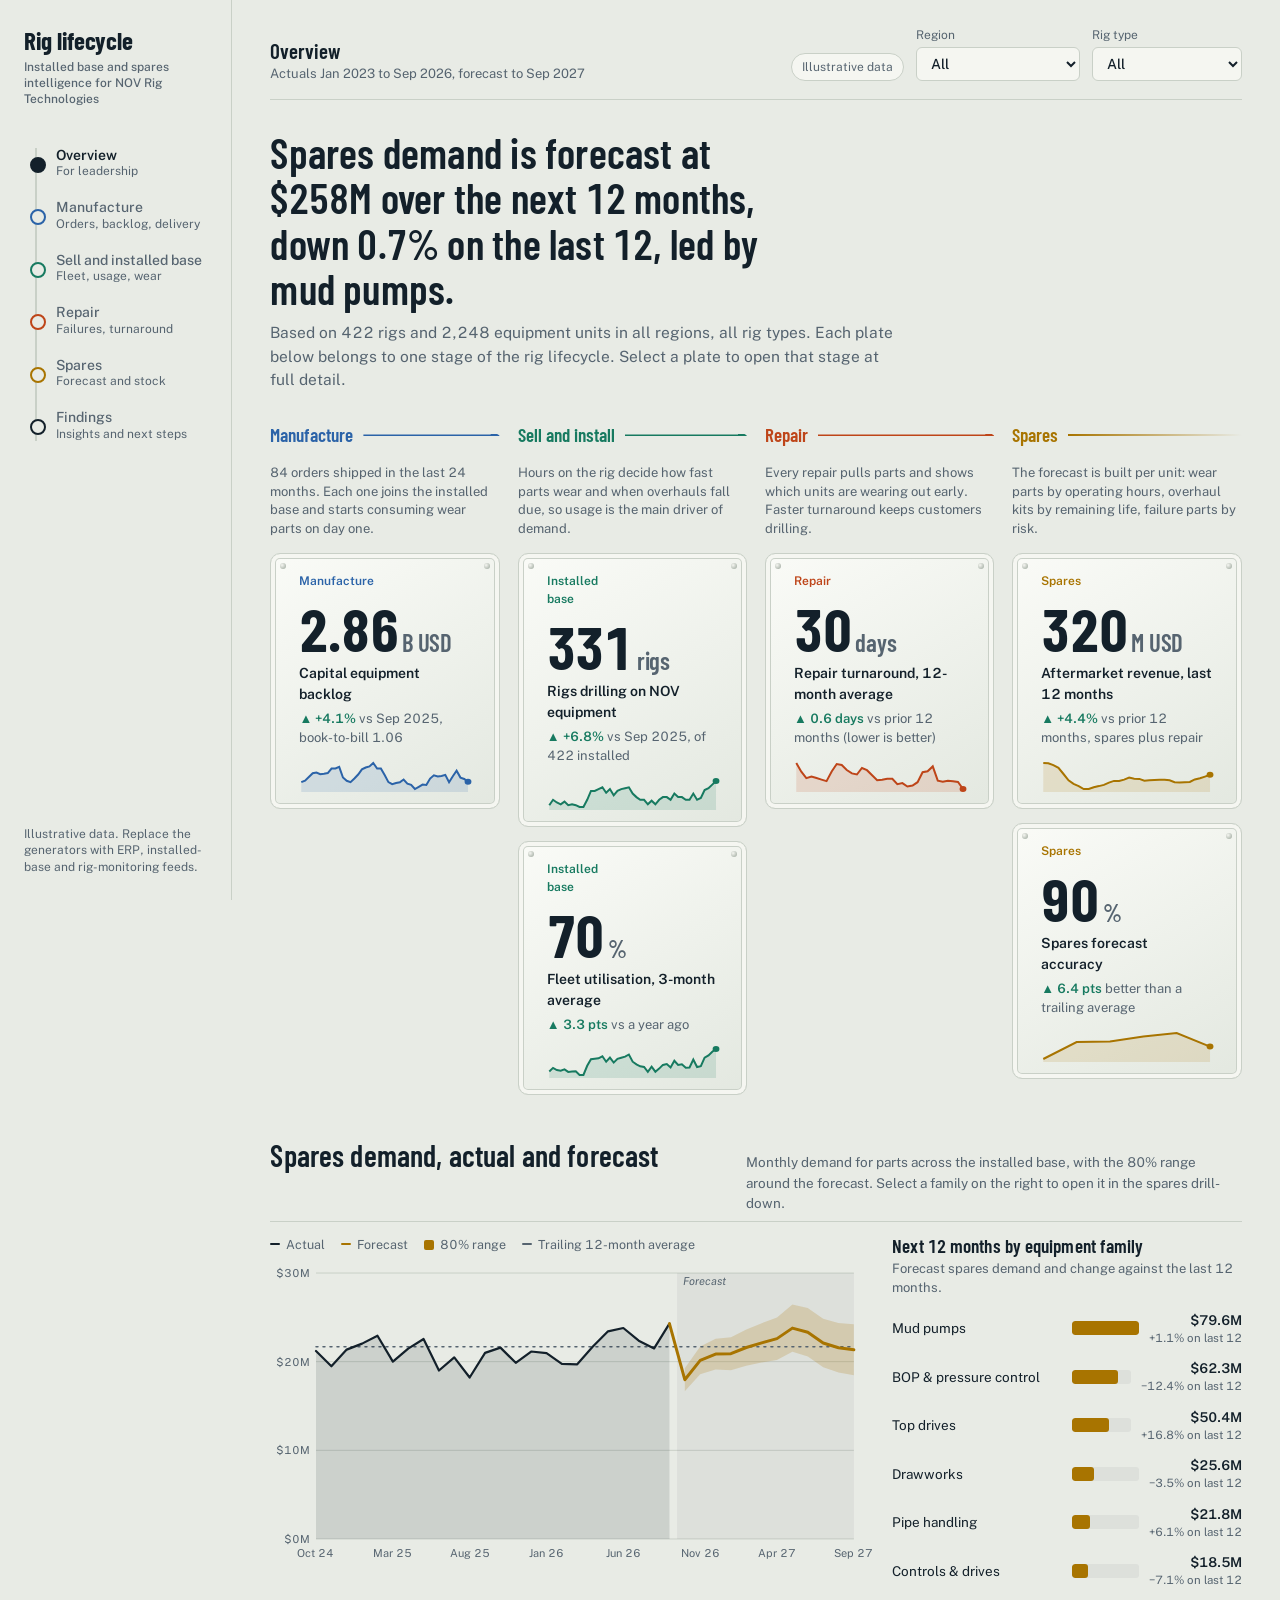
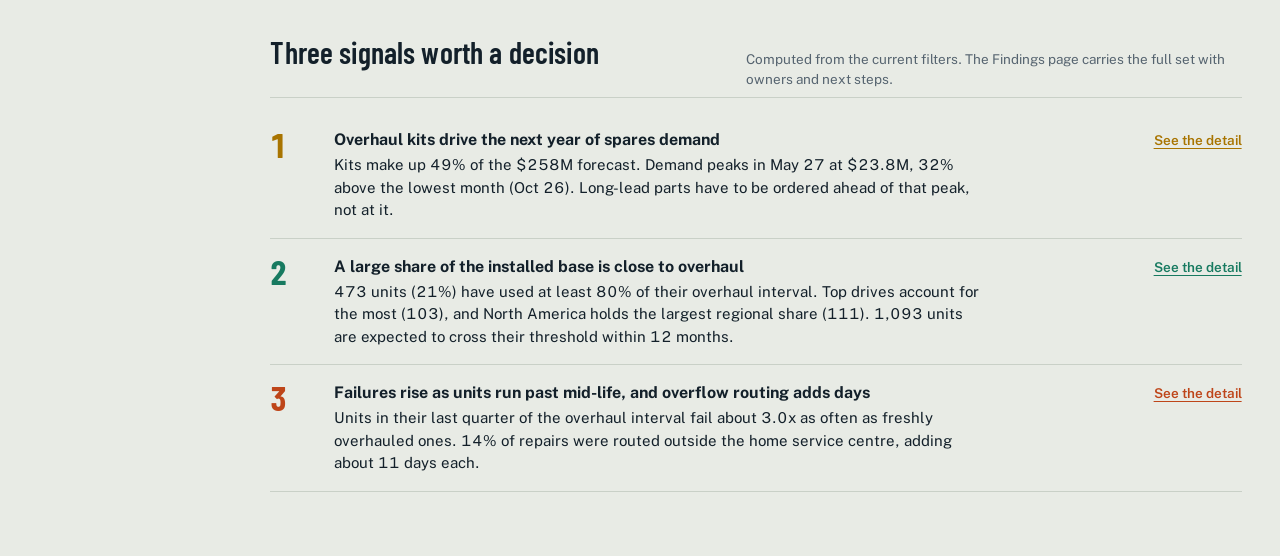
==== commit c9295f1e: "Add files via upload Add full dashboard, source code, SQL and Python references" ====
--- a/index.html
+++ b/index.html
@@ -11,7 +11,7 @@
 :root{
   --paper:#E8EBE5;--panel:#F5F6F1;--ink:#13202A;--mute:#566470;--line:#C9D0C7;--hover:rgba(19,32,42,.08);--shade:rgba(19,32,42,.05);
   --man:#2B63A8;--ins:#177A60;--rep:#BE4519;--spa:#A87400;
-  --s1:#2B63A8;--s2:#7BA3D1;--s3:#A7B3BE;--s4:#13202A;
+  --s1:#2B63A8;--s2:#7BA3D1;--s3:#A7B3BE;--s4:#4B5C6A;
   --good:#177A60;--bad:#B3261E;--warn:#A87400;
   --plate-a:#FAFBF7;--plate-b:#E3E8E0;--rivet:#98A398;
   --fd:'Barlow Condensed','Arial Narrow',Impact,sans-serif;--fb:'Public Sans','Segoe UI',Helvetica,Arial,sans-serif;
@@ -82,17 +82,17 @@
 .leg span::before{content:"";display:inline-block;width:10px;height:10px;border-radius:2px;margin-right:6px;background:var(--c);vertical-align:-1px}
 .leg .ln::before{height:2px;margin-bottom:3px;vertical-align:middle}
 /* overview hero */
-.hero h1{max-width:20ch}
+.hero h1{max-width:27ch;font-size:clamp(28px,3.4vw,42px)}
 .hero .sub{font-size:15.5px}
 .chain{display:grid;grid-template-columns:repeat(4,minmax(0,1fr));gap:18px;margin-top:30px}
 .stage{display:flex;flex-direction:column;gap:14px;min-width:0}
 .sg{font-family:var(--fd);font-weight:600;font-size:19px;display:flex;align-items:center;gap:10px;color:var(--c)}
 .sg::after{content:"";flex:1;height:2px;background:linear-gradient(90deg,var(--c),transparent)}
 .stage:not(:last-child) .sg::after{background:var(--c);clip-path:polygon(0 0,calc(100% - 9px) 0,calc(100% - 9px) -4px,100% 50%,calc(100% - 9px) 6px,calc(100% - 9px) 2px,0 2px)}
-.snote{font-size:13px;color:var(--mute);line-height:1.45}
+.snote{font-size:13px;color:var(--mute);line-height:1.45;min-height:5.8em}
 .plates{display:flex;flex-direction:column;gap:14px;flex:1}
 /* KPI plate */
-.plate{position:relative;flex:1;display:flex;flex-direction:column;gap:2px;padding:16px 18px 14px;border-radius:10px;cursor:pointer;color:var(--ink);
+.plate{position:relative;flex:0 0 auto;display:flex;flex-direction:column;gap:2px;padding:16px 18px 14px;border-radius:10px;cursor:pointer;color:var(--ink);
   background:linear-gradient(150deg,var(--plate-a),var(--plate-b));border:1px solid var(--line);
   box-shadow:inset 0 0 0 4px var(--panel),inset 0 0 0 5px var(--line);transition:transform .15s,border-color .15s}
 .plate::before,.plate::after{content:"";position:absolute;width:6px;height:6px;border-radius:50%;background:radial-gradient(circle at 35% 35%,var(--panel),var(--rivet));top:9px}
@@ -110,7 +110,7 @@
 .legend-dir{display:inline-block;margin-left:4px;font-size:11px;color:var(--mute)}
 /* tables */
 .tools{display:flex;flex-wrap:wrap;gap:10px;align-items:center;margin-bottom:10px}
-input[type=search]{font:400 14px var(--fb);color:var(--ink);background:var(--panel);border:1px solid var(--line);border-radius:6px;padding:7px 10px;min-width:210px}
+input[type=search]{font:400 14px var(--fb);color:var(--ink);background:var(--panel);border:1px solid var(--line);border-radius:6px;padding:7px 10px;min-width:270px}
 .seg{display:inline-flex;border:1px solid var(--line);border-radius:7px;overflow:hidden;background:var(--panel)}
 .seg button{border:0;background:none;padding:7px 12px;font-size:13.5px;color:var(--mute)}
 .seg button[aria-pressed="true"]{background:var(--ink);color:var(--paper)}
@@ -196,6 +196,7 @@
 }
 @media (max-width:620px){.chain{grid-template-columns:1fr}.top{padding-top:16px}.flt select{min-width:130px}}
 @media (prefers-reduced-motion:reduce){*{transition:none!important}}
+
 </style>
 </head>
 <body>
@@ -275,7 +276,9 @@
 
 /* ---- units + monthly simulation ---- */
 const UNITS=[],WOS=[];let un=1;
+const PRES={Land:{TD:.9,MP:1,DW:.85,BOP:.6,PH:.7,CT:.95},'Jack-up':{TD:1,MP:1,DW:.9,BOP:.9,PH:.85,CT:1},Floater:{TD:1,MP:1,DW:.75,BOP:1,PH:1,CT:1}};
 RIGS.forEach(r=>{FAMS.forEach(f=>{
+  if(R()>PRES[r.type][f.id])return;
   const tm=f.id==='BOP'?({Land:.35,'Jack-up':.8,Floater:1.6})[r.type]:(r.type==='Floater'?1.15:r.type==='Land'?.9:1);
   const u={id:f.id+'-'+String(un++).padStart(5,'0'),rig:r.id,fam:f.id,model:pick(f.models),comm:Math.min(2024,r.comm+Math.round(rnd(0,4))),
     tm,pf:PF[r.region],cust:r.cust,region:r.region,type:r.type,
@@ -382,7 +385,7 @@
     let a=0;for(let k=s-5;k<=s;k++)a+=u.hrs[k];const base=a/6, avgH=base*ut;
     const typH=Math.max(avgH,330*f.duty);
     const s0=.045*f.ovh, mu=f.ovh*1.015;
-    let hs=u.hs[s], prev=Phi((hs-mu)/s0), nx=false;
+    let hs=u.hs[s], sg0=Math.sqrt(s0*s0+Math.pow(.32*typH,2)), prev=Phi((hs-mu)/(hs>mu?s0:sg0)), nx=false;
     for(let h=0;h<Hn;h++){
       const x0=hs/f.ovh;hs+=avgH;
       o.cons[h]+=avgH*f.spHr*u.tm*u.pf*pr;
@@ -582,9 +585,9 @@
     bl:A.bl[44],blP:A.bl[32],actN:A.act[44],actP:A.act[32]};
 }
 function bathData(){
-  const A=scope(),B=[0,.25,.5,.75,1,9],res={},tot={f:Array(5).fill(0),h:Array(5).fill(0)};
-  FAMS.forEach(f=>res[f.id]={f:Array(5).fill(0),h:Array(5).fill(0)});
-  A.units.forEach(u=>{const f=FAM[u.fam],r=res[u.fam];for(let m=0;m<NM;m++){const x=(m===0?u.hs0:u.hs[m-1])/f.ovh;let b=0;while(b<4&&x>=B[b+1])b++;
+  const A=scope(),B=[0,.25,.5,.75,9],res={},tot={f:Array(4).fill(0),h:Array(4).fill(0)};
+  FAMS.forEach(f=>res[f.id]={f:Array(4).fill(0),h:Array(4).fill(0)});
+  A.units.forEach(u=>{const f=FAM[u.fam],r=res[u.fam];for(let m=0;m<NM;m++){const x=(m===0?u.hs0:u.hs[m-1])/f.ovh;let b=0;while(b<3&&x>=B[b+1])b++;
     r.f[b]+=u.fail[m];r.h[b]+=u.hrs[m];tot.f[b]+=u.fail[m];tot.h[b]+=u.hrs[m];}});
   const idx=r=>{const sf=r.f.reduce((a,b)=>a+b,0),sh=r.h.reduce((a,b)=>a+b,0),avg=sh?sf/sh:0;return r.f.map((v,i)=>(r.h[i]>600&&avg)?(v/r.h[i])/avg:null);};
   const out={all:idx(tot),fam:{}};FAMS.forEach(f=>out.fam[f.id]=idx(res[f.id]));return out;
@@ -666,9 +669,9 @@
   const P={
    man:{go:'manufacture',c:'var(--man)',tag:'Manufacture',val:(K.bl/1e9).toFixed(2),unit:'B USD',name:'Capital equipment backlog',good:K.bl>=K.blP,
      delta:`<b>${arrow(K.bl-K.blP)} ${sgn(K.blP?K.bl/K.blP-1:0)}</b> vs Sep 2025, book-to-bill ${K.b2b.toFixed(2)}`,sp:spark(Array.from(A.bl),'var(--man)')},
-   act:{go:'installed',c:'var(--ins)',tag:'Sell and installed base',val:num(K.actN),unit:'rigs drilling',name:'Active rigs on NOV equipment',good:K.actN>=K.actP,
+   act:{go:'installed',c:'var(--ins)',tag:'Installed base',val:num(K.actN),unit:'rigs',name:'Rigs drilling on NOV equipment',good:K.actN>=K.actP,
      delta:`<b>${arrow(K.actN-K.actP)} ${sgn(K.actP?K.actN/K.actP-1:0)}</b> vs Sep 2025, of ${num(A.rigs.length)} installed`,sp:spark(Array.from(A.act),'var(--ins)')},
-   utl:{go:'installed',c:'var(--ins)',tag:'Sell and installed base',val:Math.round(K.util3*100),unit:'%',name:'Fleet utilisation, 3-month average',good:K.util3>=K.utilP,
+   utl:{go:'installed',c:'var(--ins)',tag:'Installed base',val:Math.round(K.util3*100),unit:'%',name:'Fleet utilisation, 3-month average',good:K.util3>=K.utilP,
      delta:`<b>${arrow(K.util3-K.utilP)} ${Math.abs((K.util3-K.utilP)*100).toFixed(1)} pts</b> vs a year ago`,sp:spark(Array.from(A.util),'var(--ins)')},
    tat:{go:'repair',c:'var(--rep)',tag:'Repair',val:Math.round(K.tatN),unit:'days',name:'Repair turnaround, 12-month average',good:K.tatN<=K.tatP,
      delta:`<b>${arrow(K.tatP-K.tatN)} ${Math.abs(K.tatN-K.tatP).toFixed(1)} days</b> vs prior 12 months (lower is better)`,sp:spark(K.tatS,'var(--rep)')},
@@ -677,7 +680,7 @@
    acc:{go:'spares',c:'var(--spa)',tag:'Spares',val:Math.round((1-bt.wape)*100),unit:'%',name:'Spares forecast accuracy',good:bt.wape<=bt.base,
      delta:`<b>${arrow(bt.base-bt.wape)} ${((bt.base-bt.wape)*100).toFixed(1)} pts</b> better than a trailing average`,sp:spark(bt.fc.map((v,i)=>1-Math.abs(v-bt.actual[i])/(bt.actual[i]||1)),'var(--spa)')}};
   const shipped=A.orders.filter(o=>o.act>=21&&o.act<=44).length;
-  const stage=(c,name,plates,note)=>`<div class="stage" style="--c:${c}"><div class="sg">${name}</div><div class="plates">${plates.map(plate).join('')}</div><p class="snote">${note}</p></div>`;
+  const stage=(c,name,plates,note)=>`<div class="stage" style="--c:${c}"><div class="sg">${name}</div><p class="snote">${note}</p><div class="plates">${plates.map(plate).join('')}</div></div>`;
   const chain=`<div class="chain">
    ${stage('var(--man)','Manufacture',[P.man],`${shipped} orders shipped in the last 24 months. Each one joins the installed base and starts consuming wear parts on day one.`)}
    ${stage('var(--ins)','Sell and install',[P.act,P.utl],'Hours on the rig decide how fast parts wear and when overhauls fall due, so usage is the main driver of demand.')}
@@ -701,8 +704,8 @@
   const W=wid(1),n=36,w2=wid(2),x36=lab(n);
   const stk=GRPS.map((g,i)=>({name:g,color:`var(--s${i+1})`,data:last(n,A.blG[g]).map(v=>v/1e6)}));
   const line=lineChart({w:w2,h:250,x:x36,ymin:0,yfmt:v=>'$'+v+'M',tfmt:tM,label:'Order intake and shipments',
-    series:[{name:'Orders booked',color:'var(--man)',width:2.4,data:last(n,A.oin).map((v,i,a)=>mean(a.slice(Math.max(0,i-2),i+1))/1e6)},
-            {name:'Shipments',color:'var(--ink)',width:2.4,dash:'6 4',data:last(n,A.oout).map((v,i,a)=>mean(a.slice(Math.max(0,i-2),i+1))/1e6)}]});
+    series:[{name:'Orders booked',color:'var(--man)',width:2.4,data:last(n,A.oin).map((v,i,a)=>mean(a.slice(Math.max(0,i-5),i+1))/1e6)},
+            {name:'Shipments',color:'var(--ink)',width:2.4,dash:'6 4',data:last(n,A.oout).map((v,i,a)=>mean(a.slice(Math.max(0,i-5),i+1))/1e6)}]});
   const hm=heat(GRPS,PLANTS,(i,j)=>{const x=o.filter(q=>q.act>=21&&q.act<=44&&q.grp===GRPS[i]&&q.plant===PLANTS[j]);return x.length>=2?mean(x.map(q=>q.slip)):null},'var(--rep)',v=>v.toFixed(1)+' mo',4);
   const filt=()=>S.oFilter==='All'?o:S.oFilter==='Open'?open:o.filter(x=>x.delivered);
   TB.orders=()=>table('orders',[
@@ -716,7 +719,7 @@
      expand:r=>S.open.order!==r.id?'':orderDetail(r)});
   return pageHead(1,'Manufacture','Capital orders, backlog and delivery reliability. This is where the installed base of the future is built, so shipment dates here set when spares demand starts.',c)+
   `<section>${stats(c,[[fb(K.bl),'Capital backlog'],[K.b2b.toFixed(2),'Book-to-bill, 12 months'],[pc0(ot(sh12)),`On-time shipments (within 1 month); ${pc0(ot(shP))} a year ago`],[(slip>=0?'+':'')+slip.toFixed(1),`Average slip in months; ${slipP.toFixed(1)} a year ago`],[num(open.length),'Open orders']])}</section>
-  ${sec('Backlog and order flow','Backlog by product group over the last three years, and how quickly new orders are being converted into shipments.',`<div class="grid2">${pcard('Backlog by product group','Open order value at each month end.',legend(GRPS.map((g,i)=>({n:g,c:`var(--s${i+1})`})))+stackCols({w:w2,h:250,x:x36,stacks:stk,yfmt:v=>'$'+(v/1000).toFixed(1)+'B',tfmt:tM,xevery:5,gap:.8,label:'Backlog by product group'}))}${pcard('Orders booked against shipments','Three-month average, $M per month. Orders above shipments grow the backlog.',legend([{n:'Orders booked',c:'var(--man)',ln:1},{n:'Shipments',c:'var(--ink)',ln:1}])+line)}</div>`)}
+  ${sec('Backlog and order flow','Backlog by product group over the last three years, and how quickly new orders are being converted into shipments.',`<div class="grid2">${pcard('Backlog by product group','Open order value at each month end.',legend(GRPS.map((g,i)=>({n:g,c:`var(--s${i+1})`})))+stackCols({w:w2,h:250,x:x36,stacks:stk,yfmt:v=>'$'+(v/1000).toFixed(1)+'B',tfmt:tM,xevery:5,gap:.8,label:'Backlog by product group'}))}${pcard('Orders booked against shipments','Six-month average, $M per month. Orders above shipments grow the backlog.',legend([{n:'Orders booked',c:'var(--man)',ln:1},{n:'Shipments',c:'var(--ink)',ln:1}])+line)}</div>`)}
   ${sec('Where deliveries slip','Average months late for shipments in the last 24 months. Darker cells mean longer slips, and the cell tooltip gives the exact figure.',pcard('Slip by product group and plant','Cells need at least two shipments to show.',hm))}
   ${sec('Order book at full detail','Every order in scope. Select a row to see its build timeline, and sort or search to find a customer, plant or product.',`<div class="tools"><div class="seg" role="group" aria-label="Order status">${['Open','Delivered','All'].map(v=>`<button aria-pressed="${S.oFilter===v}" data-act="ofilter" data-v="${v}">${v}</button>`).join('')}</div>${tsearch('orders','Search orders, customers, plants')}</div>${tbox('orders')}`)}`;
 }
@@ -759,13 +762,13 @@
 function pageIns(){
   const K=kpis(),A=K.A,c='var(--ins)',FC=K.fc,W=wid(1),w2=wid(2);
   const age=A.units.length?mean(A.units.map(u=>2026-u.comm)):0,near=A.units.filter(u=>u.hs[NOW]/FAM[u.fam].ovh>=.8);
-  const typeSeries=RTYPES.filter(t=>A.typeUtil[t].n>0).map((t,i)=>({name:t+' rigs',color:['var(--spa)','var(--man)','var(--ins)'][RTYPES.indexOf(t)],width:2.4,data:Array.from(A.typeUtil[t].u).map(v=>v==null?null:v*100)}));
+  const typeSeries=RTYPES.filter(t=>A.typeUtil[t].n>0).map((t,i)=>({name:t+' rigs',color:['var(--s4)','var(--s2)','var(--s1)'][RTYPES.indexOf(t)],width:2.4,data:Array.from(A.typeUtil[t].u).map(v=>v==null?null:v*100)}));
   const util=lineChart({w:W,h:250,x:Array.from({length:NM},(_,i)=>mLab(i)),ymin:0,ymax:100,yfmt:v=>v+'%',tfmt:v=>v.toFixed(0)+'%',xevery:4,series:typeSeries,label:'Utilisation by rig type'});
   const bands=[['Under 5 years',0,4],['5 to 9 years',5,9],['10 to 14 years',10,14],['15 years and over',15,99]];
   const ageStk=bands.map((b,i)=>({name:b[0],color:`var(--s${i+1})`,data:FAMS.map(f=>A.units.filter(u=>u.fam===f.id&&2026-u.comm>=b[1]&&2026-u.comm<=b[2]).length)}));
   const wins=[['Under 40% used',0,.4,'var(--s3)'],['40 to 80%',.4,.8,'var(--s2)'],['80 to 100%',.8,1,'var(--spa)'],['Past 100%',1,9,'var(--rep)']];
   const winStk=wins.map(b=>({name:b[0],color:b[3],data:FAMS.map(f=>A.units.filter(u=>{const x=u.hs[NOW]/f.ovh;return u.fam===f.id&&x>=b[1]&&x<b[2]}).length)}));
-  const rows=custRows(),kc={Offshore:'var(--man)',Land:'var(--spa)',Mixed:'var(--ins)'};
+  const rows=custRows(),kc={Offshore:'var(--s1)',Land:'var(--s4)',Mixed:'var(--s2)'};
   const sc=rows.length?scatter({w:W,h:290,xmin:0,ymin:0,xl:'Rigs in scope',xfmt:v=>v,yfmt:v=>v+'%',label:'Customers by fleet size and utilisation',
     pts:rows.map(r=>({x:r.n,y:r.util*100,r:Math.max(6,Math.sqrt(r.spend/1e6)*2.6),color:kc[r.kind],label:r.name.slice(-1),
       tip:`<b>${r.name}</b> (${r.kind.toLowerCase()})<br>${r.n} rigs, ${pc0(r.util)} utilised<br>Spares last 12 months: ${fm(r.spend)}`,attr:`data-act="toggle" data-key="cust" data-id="${r.id}" data-t="cust"`}))}):'';
@@ -779,7 +782,7 @@
   `<section>${stats(c,[[num(A.rigs.length),'Rigs with NOV equipment'],[num(K.actN),`Drilling now (${pc0(K.actN/Math.max(1,A.rigs.length))})`],[pc0(K.util3),'Utilisation, 3 months'],[age.toFixed(1)+' yr','Average equipment age'],[num(near.length),'Units past 80% of overhaul interval'],[num(FC.next.size),'Overhauls expected in 12 months']])}</section>
   ${sec('How customers use their rigs','Share of each rig type\'s hours that were spent drilling, month by month. Offshore recovery lifts hours, and hours convert directly into parts consumption.',legend(typeSeries.map(s=>({n:s.name,c:s.color,ln:1})))+util)}
   ${sec('Age and remaining life of the installed base','Calendar age says little about wear. The share of each overhaul interval already used says when parts and kits will be needed.',`<div class="grid2">${pcard('Units by age and family','Number of equipment units.',legend(bands.map((b,i)=>({n:b[0],c:`var(--s${i+1})`})))+stackCols({w:w2,h:260,x:FAMS.map(f=>f.name.replace(' & pressure control','').replace('Controls & drives','Controls')),stacks:ageStk,xall:true,gap:.6,yfmt:v=>num(v),tfmt:num,xb:26,label:'Units by age'}))}${pcard('Units by share of overhaul interval used','Units past 80% enter the overhaul window.',legend(wins.map(b=>({n:b[0],c:b[3]})))+stackCols({w:w2,h:260,x:FAMS.map(f=>f.name.replace(' & pressure control','').replace('Controls & drives','Controls')),stacks:winStk,xall:true,gap:.6,yfmt:v=>num(v),tfmt:num,xb:26,label:'Units by life used'}))}</div>`)}
-  ${sec('Customers by fleet size and utilisation','Bubble size is spares spend in the last 12 months. Select a bubble to open that customer in the table below.',legend([{n:'Offshore fleet',c:'var(--man)'},{n:'Land fleet',c:'var(--spa)'},{n:'Mixed fleet',c:'var(--ins)'}])+sc)}
+  ${sec('Customers by fleet size and utilisation','Bubble size is spares spend in the last 12 months. Select a bubble to open that customer in the table below.',legend([{n:'Offshore fleet',c:'var(--s1)'},{n:'Land fleet',c:'var(--s4)'},{n:'Mixed fleet',c:'var(--s2)'}])+sc)}
   ${sec('Customer, rig and equipment unit','Three levels of detail. Select a customer to list its rigs, then a rig to list each unit with its life used, health and expected overhaul month.',`<div class="tools">${tsearch('cust','Search customers')}</div>${tbox('cust')}`)}`;
 }
 
@@ -788,7 +791,7 @@
   const K=kpis(),A=K.A,c='var(--rep)',w2=wid(2),W=wid(1);
   const w12=A.wos.filter(w=>w.m>=33),un=w12.filter(w=>!w.planned),hrs12=sum(A.hrs,33,44),fails12=sum(A.fails,33,44),ov=overflowStats();
   const n=36,x36=lab(n),planned=Array(NM).fill(0),unpl=Array(NM).fill(0);A.wos.forEach(w=>{(w.planned?planned:unpl)[w.m]++});
-  const bd=bathData(),bl=['0 to 25%','25 to 50%','50 to 75%','75 to 100%','100% and over'];
+  const bd=bathData(),bl=['0 to 25%','25 to 50%','50 to 75%','75% and over'];
   const fcol=['var(--s1)','var(--ins)','var(--spa)','var(--mute)','var(--man)','var(--s2)'];
   const bath=lineChart({w:w2,h:260,x:bl,ymin:0,yfmt:v=>v.toFixed(1)+'x',tfmt:v=>v.toFixed(2)+'x',xevery:1,label:'Failure rate by life used',
     series:[...FAMS.map((f,i)=>({name:f.name,color:fcol[i],width:1.4,data:bd.fam[f.id]})),{name:'All families',color:'var(--rep)',width:3.2,data:bd.all}]});
@@ -796,7 +799,7 @@
   const ml=Object.entries(modes).sort((a,b)=>b[1].n-a[1].n),mt=ml.reduce((a,b)=>a+b[1].n,0);let cum=0;
   const pareto=barH(ml.slice(0,10).map(([k,v])=>{cum+=v.n;const [f,m]=k.split(': ');return{label:m,sub:f,v:v.n,text:num(v.n),sub2:'cumulative '+pc0(cum/mt),color:'var(--rep)'}}),{color:'var(--rep)'});
   const cen=CENTERS.map(ce=>{const x=w12.filter(w=>w.center===ce);return{ce,n:x.length,tat:mean(x.map(w=>w.tat)),ovf:x.length?x.filter(w=>w.overflow).length/x.length:0}}).filter(r=>r.n>0);
-  const cbars=barH(cen.sort((a,b)=>b.tat-a.tat).map(r=>({label:r.ce,sub:`${r.n} work orders`,v:r.tat,text:r.tat.toFixed(1)+' days',sub2:pc0(r.ovf)+' from other regions',color:r.ce==='Houston'?'var(--s1)':'var(--rep)'})),{max:Math.max(...cen.map(r=>r.tat),1)});
+  const cbars=barH(cen.sort((a,b)=>b.tat-a.tat).map(r=>({label:r.ce,sub:`${r.n} work orders`,v:r.tat,text:r.tat.toFixed(1)+' days',sub2:r.ce==='Houston'?pc0(r.ovf)+' overflow from other regions':'home-region work',color:r.ce==='Houston'?'var(--s1)':'var(--rep)'})),{max:Math.max(...cen.map(r=>r.tat),1)});
   TB.wo=()=>table('wo',[{k:'id',l:'Work order'},{k:'m',l:'Month',f:r=>mLab(r.m)},{k:'unit',l:'Unit',f:r=>`${r.unit}<small>${r.model}</small>`},{k:'fam',l:'Family',f:r=>FAM[r.fam].name},
     {k:'cust',l:'Customer',f:r=>CUST[r.cust].name},{k:'mode',l:'Work',f:r=>r.planned?'Planned overhaul':r.mode},{k:'center',l:'Centre',f:r=>r.center+(r.overflow?'<small>overflow</small>':'')},
     {k:'tat',l:'Turnaround',al:'r',f:r=>r.tat+' days'},{k:'cost',l:'Value',al:'r',f:r=>fk(r.cost)}],A.wos.filter(w=>w.m>=21),
@@ -804,7 +807,7 @@
      rowAttr:r=>`data-act="toggle" data-key="wo" data-id="${r.id}" data-t="wo"`,rowCls:r=>S.open.wo===r.id?'sel':'',
      expand:r=>S.open.wo!==r.id?'':`<div class="kv"><div><span>Rig</span><b>${r.rig}</b></div><div><span>Region</span><b>${r.region}</b></div><div><span>Parts consumed</span><b>${fk(r.parts)}</b></div><div><span>Labour and services</span><b>${fk(r.labour)}</b></div><div><span>Family average turnaround</span><b>${FAM[r.fam].tat*(r.planned?1.5:.75)|0} days</b></div><div><span>Routing</span><b>${r.overflow?'Outside home centre':'Home centre'}</b></div></div>`});
   return pageHead(3,'Repair','Failures, planned overhauls and how quickly the service network turns equipment around. Repairs are the earliest signal that a unit is wearing out, and each one pulls parts.',c)+
-  `<section>${stats(c,[[num(w12.length),'Work orders, last 12 months'],[Math.round(K.tatN)+' days',`Average turnaround; ${Math.round(K.tatP)} a year ago`],[pc0(w12.length?un.length/w12.length:0),'Unplanned share of work'],[(hrs12?fails12/hrs12*1000:0).toFixed(2),'Failures per 1,000 operating hours'],[fm(sum(A.rep,33,44)),'Repair revenue, 12 months']])}</section>
+  `<section>${stats(c,[[num(w12.length),'Work orders, last 12 months'],[Math.round(K.tatN)+' days',`Average turnaround; ${Math.round(K.tatP)} a year ago`],[pc0(w12.length?un.length/w12.length:0),'Unplanned share of work'],[(A.units.length?un.length/A.units.length*100:0).toFixed(0),'Unplanned repairs per 100 units, 12 months'],[fm(sum(A.rep,33,44)),'Repair revenue, 12 months']])}</section>
   ${sec('Planned against unplanned work','Monthly work orders over the last three years. A rising unplanned share means customers are running equipment past its service point.',legend([{n:'Planned overhaul',c:'var(--s2)'},{n:'Unplanned repair',c:'var(--rep)'}])+stackCols({w:W,h:230,x:x36,stacks:[{name:'Planned overhaul',color:'var(--s2)',data:last(n,planned)},{name:'Unplanned repair',color:'var(--rep)',data:last(n,unpl)}],gap:.8,xevery:4,yfmt:num,tfmt:num,label:'Work orders by month'}))}
   ${sec('Why equipment fails and where it is fixed','Failure risk climbs as a unit uses up its overhaul interval, which is the case for condition-based overhaul triggers. The Pareto shows which failure modes deserve stocked parts.',`<div class="grid2">${pcard('Failure rate by share of interval used','Each line is indexed to its own family average (1.0x). Above 1.0x means more failures than normal.',legend([...FAMS.map((f,i)=>({n:f.name.replace(' & pressure control',''),c:fcol[i],ln:1})),{n:'All families',c:'var(--rep)',ln:1}])+bath)}${pcard('Most frequent unplanned failure modes','Last 24 months, top ten by count.',pareto)}</div>`)}
   ${sec('Service centre turnaround','Average days to turn a work order in the last 12 months. Work routed away from the home centre takes about '+Math.round(ov.extra)+' days longer on average ('+pc0(ov.share)+' of orders).',cbars)}
